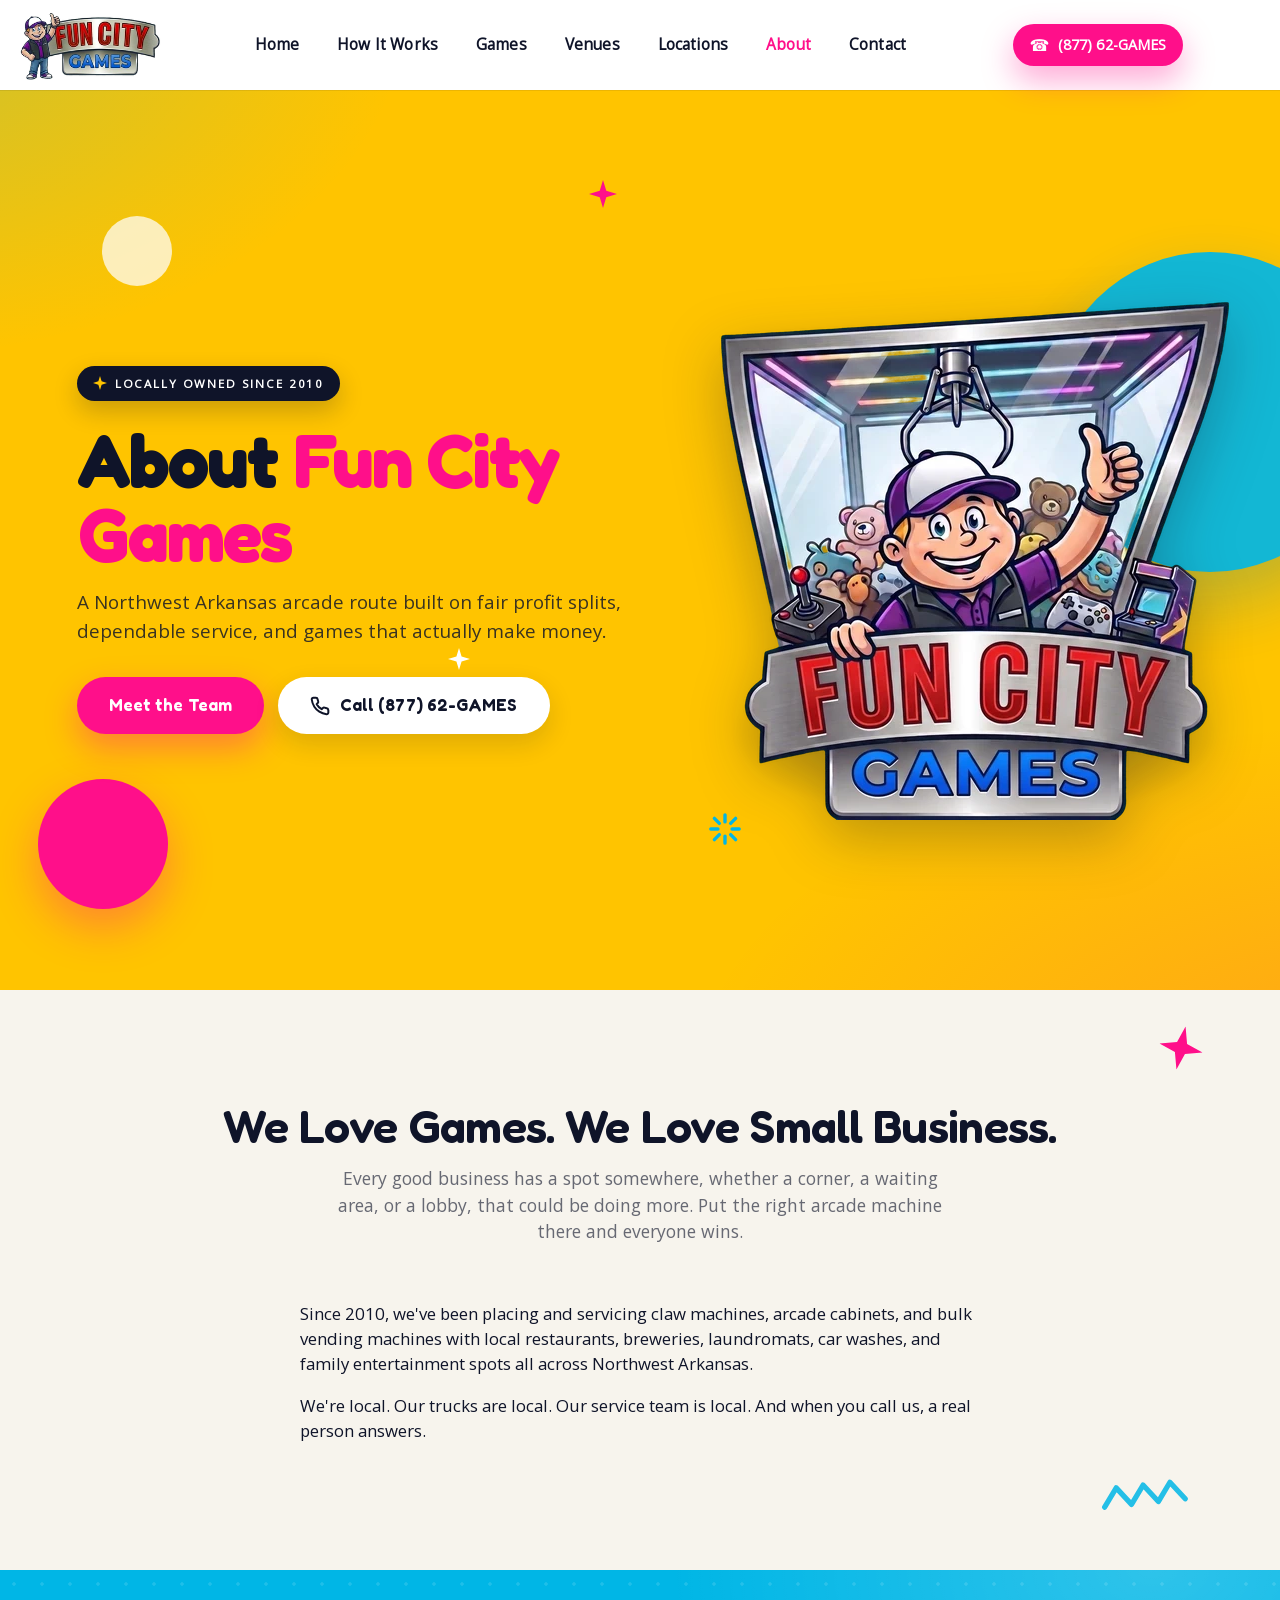
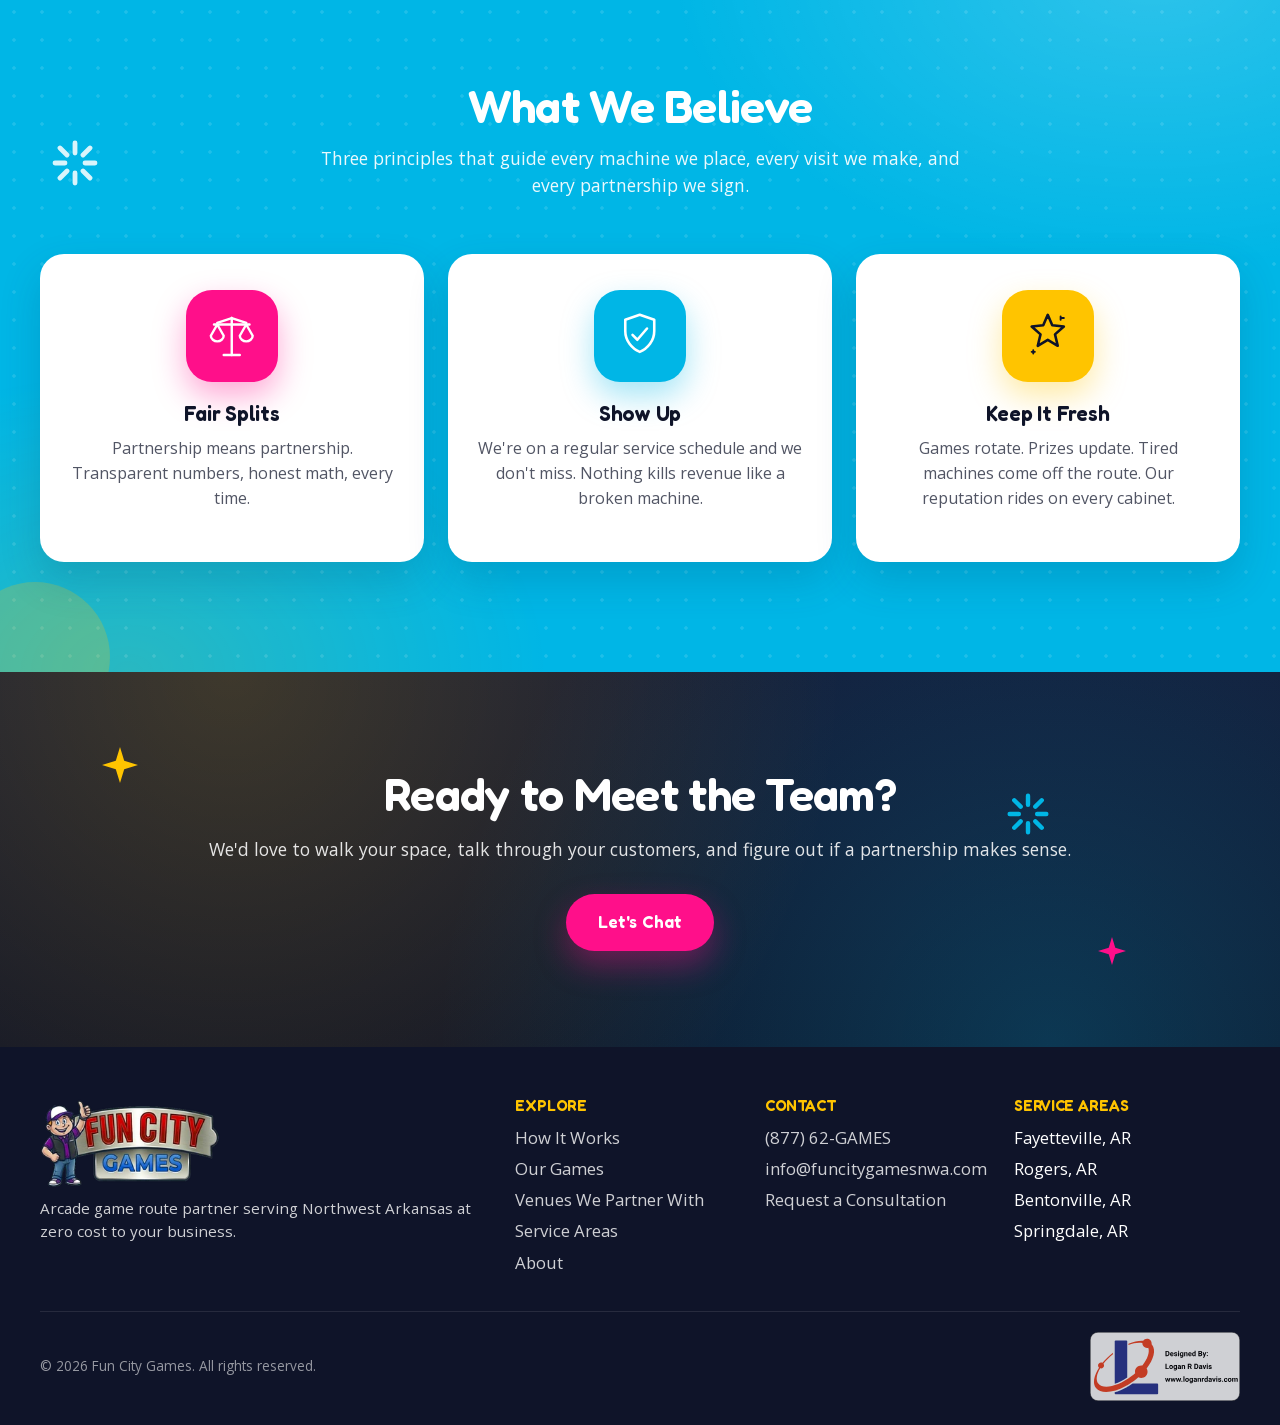
==== about.html @ ebdef56c "Align canonicals with Cloudflare Pages extensionless URLs Pages auto-308s /foo.html to /foo, which l" ====
<!doctype html>
<html lang="en">

<head>
	<meta charset="utf-8">
	<meta name="viewport" content="width=device-width, initial-scale=1">
	<meta name="theme-color" content="#FF0F8A">
	<title>About Fun City Games | Arcade Route in Northwest Arkansas</title>
	<meta name="description"
		content="Fun City Games is a locally owned arcade route operator in Northwest Arkansas. We've been placing claw machines, arcade games, and vending machines with NWA businesses since 2010.">

	<meta property="og:url" content="https://www.funcitygamesnwa.com/about">
	<meta property="og:type" content="website">
	<meta property="og:site_name" content="Fun City Games">
	<meta property="og:locale" content="en_US">
	<meta property="og:title" content="About | Fun City Games">
	<meta property="og:description"
		content="Locally owned arcade route partner in Northwest Arkansas. Placing games with NWA businesses since 2010.">
	<meta property="og:image" content="https://www.funcitygamesnwa.com/images/og-card.webp">
	<meta property="og:image:type" content="image/webp">
	<meta property="og:image:width" content="1200">
	<meta property="og:image:height" content="630">

	<meta name="twitter:card" content="summary_large_image">
	<meta property="twitter:domain" content="funcitygamesnwa.com">
	<meta property="twitter:url" content="https://www.funcitygamesnwa.com/about">
	<meta name="twitter:title" content="About | Fun City Games">
	<meta name="twitter:description"
		content="Locally owned arcade route partner in Northwest Arkansas.">
	<meta name="twitter:image" content="https://www.funcitygamesnwa.com/images/og-card.webp">

	<link rel="canonical" href="https://www.funcitygamesnwa.com/about">
	<link rel="icon" href="/favicon.ico" sizes="any">
	<link rel="manifest" href="/site.webmanifest">
	<link rel="apple-touch-icon" sizes="192x192" href="/icon-192.png">
	<link rel="preload" as="font" href="/fonts/open-sans-latin.woff2" type="font/woff2" crossorigin>
	<link rel="preload" as="font" href="/fonts/fredoka-latin.woff2" type="font/woff2" crossorigin>
	<link rel="preload" as="image" href="/images/logo-512.webp" imagesrcset="/images/logo-512.webp 1x, /images/logo-1024.webp 2x" type="image/webp" fetchpriority="high">
	<link rel="stylesheet" href="/css/main.css?v=20260420b">
	<script src="/js/components.js" defer></script>

	<script type="application/ld+json">
	{
		"@context": "https://schema.org",
		"@type": "AboutPage",
		"url": "https://www.funcitygamesnwa.com/about",
		"name": "About Fun City Games",
		"description": "Locally owned arcade route partner serving Northwest Arkansas businesses since 2010.",
		"inLanguage": "en-US",
		"mainEntity": {
			"@type": "Organization",
			"@id": "https://www.funcitygamesnwa.com/#organization",
			"name": "Fun City Games",
			"url": "https://www.funcitygamesnwa.com",
			"logo": "https://www.funcitygamesnwa.com/images/logo-horizontal-512.webp",
			"foundingDate": "2010",
			"telephone": "+18776242637",
			"email": "info@funcitygamesnwa.com",
			"areaServed": [
				{ "@type": "City", "name": "Fayetteville, AR" },
				{ "@type": "City", "name": "Rogers, AR" },
				{ "@type": "City", "name": "Bentonville, AR" },
				{ "@type": "City", "name": "Springdale, AR" }
			]
		}
	}
	</script>
</head>

<body class="theme-modern">
	<div class="main-container">
		<site-header></site-header>

		<main id="main-content">
			<section class="hero">
				<span class="hero-blob hero-blob-cyan" aria-hidden="true"></span>
				<span class="hero-blob hero-blob-magenta" aria-hidden="true"></span>
				<span class="hero-blob hero-blob-yellow" aria-hidden="true"></span>
				<span class="hero-sparkle hero-sparkle-1" aria-hidden="true">
					<svg viewBox="0 0 24 24" fill="currentColor"><path d="M12 0l2.8 9.2L24 12l-9.2 2.8L12 24l-2.8-9.2L0 12l9.2-2.8z"/></svg>
				</span>
				<span class="hero-sparkle hero-sparkle-2" aria-hidden="true">
					<svg viewBox="0 0 24 24" fill="currentColor"><path d="M12 0l2.8 9.2L24 12l-9.2 2.8L12 24l-2.8-9.2L0 12l9.2-2.8z"/></svg>
				</span>
				<span class="hero-sparkle hero-sparkle-3" aria-hidden="true">
					<svg viewBox="0 0 24 24" fill="none" stroke="currentColor" stroke-width="2.4" stroke-linecap="round">
						<path d="M12 2v5M12 17v5M2 12h5M17 12h5M4.5 4.5l3.5 3.5M16 16l3.5 3.5M4.5 19.5l3.5-3.5M16 8l3.5-3.5"/>
					</svg>
				</span>
				<div class="hero-inner">
					<span class="hero-badge">
						<svg class="hero-badge-icon" viewBox="0 0 24 24" fill="currentColor" aria-hidden="true"><path d="M12 0l2.8 9.2L24 12l-9.2 2.8L12 24l-2.8-9.2L0 12l9.2-2.8z"/></svg>
						Locally Owned Since 2010
					</span>
					<h1>About <span class="accent">Fun City Games</span></h1>
					<p>A Northwest Arkansas arcade route built on fair profit splits, dependable service, and games that actually make money.</p>
					<div class="hero-ctas">
						<a href="/contact" class="btn btn-magenta">Meet the Team</a>
						<a href="tel:+18776242637" class="btn btn-phone">
							<svg viewBox="0 0 24 24" fill="none" stroke="currentColor" stroke-width="2.4" stroke-linecap="round" stroke-linejoin="round" aria-hidden="true">
								<path d="M22 16.9v3a2 2 0 01-2.2 2 19.8 19.8 0 01-8.6-3.1 19.5 19.5 0 01-6-6A19.8 19.8 0 012.1 4.2 2 2 0 014.1 2h3a2 2 0 012 1.7c.1.9.4 1.8.7 2.6a2 2 0 01-.5 2.1L8 9.8a16 16 0 006 6l1.4-1.3a2 2 0 012.1-.5c.8.3 1.7.6 2.6.7a2 2 0 011.7 2z"/>
							</svg>
							Call (877) 62-GAMES
						</a>
					</div>
				</div>
				<div class="hero-product">
					<picture>
						<source type="image/webp" srcset="/images/logo-512.webp 1x, /images/logo-1024.webp 2x">
						<img src="/images/logo-512.png" srcset="/images/logo-512.png 1x, /images/logo-1024.png 2x" alt="Fun City Games mascot and claw machine emblem" width="512" height="519" fetchpriority="high" decoding="async">
					</picture>
				</div>
			</section>

			<section class="section section-cream">
				<span class="section-sticker section-sticker-star-1" aria-hidden="true">
					<svg viewBox="0 0 24 24" fill="currentColor"><path d="M12 0l2.8 9.2L24 12l-9.2 2.8L12 24l-2.8-9.2L0 12l9.2-2.8z"/></svg>
				</span>
				<span class="section-sticker section-sticker-zigzag-1" aria-hidden="true">
					<svg viewBox="0 0 60 24" fill="none" stroke="currentColor" stroke-width="3.5" stroke-linecap="round" stroke-linejoin="round">
						<path d="M3 18l9-12 9 12 9-12 9 12 9-12 9 12"/>
					</svg>
				</span>
				<div class="section-inner" style="text-align:center;">
					<h2 class="section-title">We Love Games. We Love Small Business.</h2>
					<p class="section-lede">Every good business has a spot somewhere, whether a corner, a waiting area, or a lobby, that could be doing more. Put the right arcade machine there and everyone wins.</p>
					<div style="max-width:680px; margin:0 auto; text-align:left;">
						<p>Since 2010, we've been placing and servicing claw machines, arcade cabinets, and bulk vending machines with local restaurants, breweries, laundromats, car washes, and family entertainment spots all across Northwest Arkansas.</p>
						<p>We're local. Our trucks are local. Our service team is local. And when you call us, a real person answers.</p>
					</div>
				</div>
			</section>

			<section class="section section-cyan-full section-textured">
				<span class="section-sticker section-sticker-burst-1" aria-hidden="true">
					<svg viewBox="0 0 24 24" fill="none" stroke="currentColor" stroke-width="2.4" stroke-linecap="round">
						<path d="M12 2v5M12 17v5M2 12h5M17 12h5M4.5 4.5l3.5 3.5M16 16l3.5 3.5M4.5 19.5l3.5-3.5M16 8l3.5-3.5"/>
					</svg>
				</span>
				<span class="section-sticker section-sticker-circle-2" aria-hidden="true"></span>
				<div class="section-inner">
					<h2 class="section-title">What We Believe</h2>
					<p class="section-lede">Three principles that guide every machine we place, every visit we make, and every partnership we sign.</p>
					<div class="feature-grid">
						<div class="feature">
							<div class="feature-icon" aria-hidden="true">
								<svg class="icon-sticker" viewBox="0 0 64 64" fill="none" stroke="currentColor" stroke-width="3" stroke-linecap="round" stroke-linejoin="round">
									<path d="M32 10v46"/>
									<path d="M22 56h20"/>
									<path d="M10 18h44"/>
									<path d="M32 10l-18 6M32 10l18 6"/>
									<path d="M6 32c0 4 4 7 8 7s8-3 8-7L14 18z"/>
									<path d="M42 32c0 4 4 7 8 7s8-3 8-7L50 18z"/>
								</svg>
							</div>
							<h3>Fair Splits</h3>
							<p>Partnership means partnership. Transparent numbers, honest math, every time.</p>
						</div>
						<div class="feature">
							<div class="feature-icon" aria-hidden="true">
								<svg class="icon-sticker" viewBox="0 0 64 64" fill="none" stroke="currentColor" stroke-width="3.2" stroke-linecap="round" stroke-linejoin="round">
									<path d="M32 6l18 6v14c0 12-8 22-18 26-10-4-18-14-18-26V12z"/>
									<path d="M23 31l6 6 12-14"/>
								</svg>
							</div>
							<h3>Show Up</h3>
							<p>We're on a regular service schedule and we don't miss. Nothing kills revenue like a broken machine.</p>
						</div>
						<div class="feature">
							<div class="feature-icon" aria-hidden="true">
								<svg class="icon-sticker" viewBox="0 0 64 64" fill="none" stroke="currentColor" stroke-width="3.2" stroke-linecap="round" stroke-linejoin="round">
									<path d="M32 6l5.6 13 14.4 1.5-11 9.8 3.4 14.2L32 37l-12.4 7.5L23 30.3l-11-9.8L26.4 19z"/>
									<path d="M48 8v4M52 10h-4M14 50v4M16 52h-4" stroke-width="2.4"/>
								</svg>
							</div>
							<h3>Keep It Fresh</h3>
							<p>Games rotate. Prizes update. Tired machines come off the route. Our reputation rides on every cabinet.</p>
						</div>
					</div>
				</div>
			</section>

			<section class="cta-strip">
				<span class="cta-sparkle cta-sparkle-1" aria-hidden="true">
					<svg viewBox="0 0 24 24" fill="currentColor"><path d="M12 0l2.8 9.2L24 12l-9.2 2.8L12 24l-2.8-9.2L0 12l9.2-2.8z"/></svg>
				</span>
				<span class="cta-sparkle cta-sparkle-2" aria-hidden="true">
					<svg viewBox="0 0 24 24" fill="currentColor"><path d="M12 0l2.8 9.2L24 12l-9.2 2.8L12 24l-2.8-9.2L0 12l9.2-2.8z"/></svg>
				</span>
				<span class="cta-sparkle cta-sparkle-3" aria-hidden="true">
					<svg viewBox="0 0 24 24" fill="none" stroke="currentColor" stroke-width="2.4" stroke-linecap="round">
						<path d="M12 2v5M12 17v5M2 12h5M17 12h5M4.5 4.5l3.5 3.5M16 16l3.5 3.5M4.5 19.5l3.5-3.5M16 8l3.5-3.5"/>
					</svg>
				</span>
				<h2>Ready to Meet the Team?</h2>
				<p>We'd love to walk your space, talk through your customers, and figure out if a partnership makes sense.</p>
				<a href="/contact" class="btn btn-magenta">Let's Chat</a>
			</section>
		</main>

		<site-footer></site-footer>
	</div>
</body>

</html>
---- css/main.css ----
@font-face {
  font-family: 'Open Sans';
  font-style: normal;
  font-weight: 400;
  font-display: swap;
  src: url('/fonts/open-sans-latin.woff2') format('woff2');
  unicode-range: U+0000-00FF, U+0131, U+0152-0153, U+02BB-02BC, U+02C6, U+02DA, U+02DC, U+0304, U+0308, U+0329, U+2000-206F, U+20AC, U+2122, U+2191, U+2193, U+2212, U+2215, U+FEFF, U+FFFD;
}

@font-face {
  font-family: 'Open Sans';
  font-style: normal;
  font-weight: 400;
  font-display: swap;
  src: url('/fonts/open-sans-latin-ext.woff2') format('woff2');
  unicode-range: U+0100-02BA, U+02BD-02C5, U+02C7-02CC, U+02CE-02D7, U+02DD-02FF, U+0304, U+0308, U+0329, U+1D00-1DBF, U+1E00-1E9F, U+1EF2-1EFF, U+2020, U+20A0-20AB, U+20AD-20C0, U+2113, U+2C60-2C7F, U+A720-A7FF;
}

@font-face {
  font-family: 'Fredoka';
  font-style: normal;
  font-weight: 400 700;
  font-display: swap;
  src: url('/fonts/fredoka-latin.woff2') format('woff2');
  unicode-range: U+0000-00FF, U+0131, U+0152-0153, U+02BB-02BC, U+02C6, U+02DA, U+02DC, U+0304, U+0308, U+0329, U+2000-206F, U+20AC, U+2122, U+2191, U+2193, U+2212, U+2215, U+FEFF, U+FFFD;
}

@font-face {
  font-family: 'Fredoka';
  font-style: normal;
  font-weight: 400 700;
  font-display: swap;
  src: url('/fonts/fredoka-latin-ext.woff2') format('woff2');
  unicode-range: U+0100-02BA, U+02BD-02C5, U+02C7-02CC, U+02CE-02D7, U+02DD-02FF, U+0304, U+0308, U+0329, U+1D00-1DBF, U+1E00-1E9F, U+1EF2-1EFF, U+2020, U+20A0-20AB, U+20AD-20C0, U+2113, U+2C60-2C7F, U+A720-A7FF;
}

:root {
  --magenta: #FF0F8A;
  --magenta-dark: #C2006B;
  --magenta-light: #FFD6EB;
  --yellow: #FFD447;
  --yellow-dark: #F5B800;
  --yellow-light: #FFF3B3;
  --cyan: #17CFEB;
  --cyan-dark: #0A9FC6;
  --cyan-light: #D7F3FA;
  --cyan-soft: #A9E5F1;
  --orange: #FF8A1F;
  --orange-dark: #E66C00;
  --purple: #7B2FBE;
  --purple-dark: #501F82;
  --mint: #00C896;
  --navy: #1B2A49;
  --navy-light: #2A3E6B;
  --cream: #FFFBEA;
  --ink: #141420;
  --white: #ffffff;

  /* Soft shadows (legacy / subtle ambient depth) */
  --sh-sm: 0 6px 16px rgba(13, 36, 64, 0.12);
  --sh-md: 0 14px 30px rgba(13, 36, 64, 0.18);
  --sh-lg: 0 24px 50px rgba(13, 36, 64, 0.22);

  /* Sticker shadows — hard offset, no blur. THE bubbly arcade look. */
  --sh-stick-sm: 4px 5px 0 var(--ink);
  --sh-stick:    6px 7px 0 var(--ink);
  --sh-stick-lg: 10px 12px 0 var(--ink);
  --sh-stick-xl: 14px 16px 0 var(--ink);
  --sh-btn-stick: 0 5px 0 var(--ink);

  /* Sticker outline thickness */
  --bd: 3px solid var(--ink);
  --bd-thick: 4px solid var(--ink);
}

/* Base */

html {
  color: var(--ink);
  font-size: 1em;
  line-height: 1.5;
}

::selection {
  background: var(--yellow);
  color: var(--ink);
  text-shadow: none;
}

body {
  margin: 0;
  font-size: 1.1em;
  font-family: 'Open Sans', system-ui, sans-serif;
  background-color: var(--white);
  -webkit-text-size-adjust: 100%;
}

h1, h2, h3, h4 {
  font-weight: 800;
  letter-spacing: -0.01em;
  line-height: 1.15;
  margin: 0 0 0.5em;
}

h1 { font-size: clamp(2rem, 5vw, 3.5rem); }
h2 { font-size: clamp(1.6rem, 3.5vw, 2.4rem); }
h3 { font-size: 1.25rem; }

p { margin: 0 0 1em; }

a {
  color: var(--magenta);
  text-decoration: none;
}

a:hover { color: var(--magenta-dark); }

img {
  max-width: 100%;
  height: auto;
  vertical-align: middle;
}

button, input, select, textarea {
  font-family: inherit;
  font-size: 100%;
  margin: 0;
}

textarea { resize: vertical; }

fieldset { border: 0; margin: 0; padding: 0; }

/* Accessibility */

.skip-link {
  position: absolute;
  top: -100%;
  left: 0;
  background: var(--navy);
  color: var(--white);
  padding: 8px 16px;
  z-index: 100;
  text-decoration: none;
  font-weight: bold;
}

.skip-link:focus { top: 0; }

.visually-hidden {
  position: absolute;
  width: 1px;
  height: 1px;
  padding: 0;
  margin: -1px;
  overflow: hidden;
  clip: rect(0, 0, 0, 0);
  white-space: nowrap;
  border: 0;
}

/* Buttons */

.btn {
  display: inline-block;
  padding: 14px 30px;
  font-family: inherit;
  font-size: 1rem;
  font-weight: 800;
  text-transform: uppercase;
  letter-spacing: 0.06em;
  color: var(--navy);
  background-color: var(--yellow);
  border: var(--bd);
  border-radius: 999px;
  box-shadow: var(--sh-btn-stick);
  cursor: pointer;
  text-decoration: none;
  transition: transform 0.12s ease, box-shadow 0.12s ease, background-color 0.15s ease;
}

.btn:hover {
  background-color: var(--yellow-dark);
  color: var(--navy);
  transform: translate(-2px, -2px);
  box-shadow: 2px 7px 0 var(--ink);
}

.btn:active {
  transform: translate(0, 3px);
  box-shadow: 0 1px 0 var(--ink);
}

.btn:focus-visible {
  outline: 3px solid var(--cyan);
  outline-offset: 3px;
}

.btn-magenta {
  background-color: var(--magenta);
  color: var(--white);
  box-shadow: var(--sh-btn-stick);
}

.btn-magenta:hover {
  background-color: var(--magenta-dark);
  color: var(--white);
  box-shadow: 2px 7px 0 var(--ink);
}

.btn-cyan {
  background-color: var(--cyan);
  color: var(--navy);
  box-shadow: var(--sh-btn-stick);
}

.btn-cyan:hover {
  background-color: var(--cyan-dark);
  color: var(--white);
  box-shadow: 2px 7px 0 var(--ink);
}

.btn-ghost {
  background-color: var(--white);
  color: var(--navy);
  border: var(--bd);
  box-shadow: var(--sh-btn-stick);
}

.btn-ghost:hover {
  background-color: var(--navy);
  color: var(--white);
  box-shadow: 2px 7px 0 var(--ink);
}

/* Header */

.main-container {
  min-height: 100vh;
  display: flex;
  flex-direction: column;
}

header {
  background-color: var(--white);
  box-shadow: 0 2px 14px rgba(13, 36, 64, 0.1);
  position: sticky;
  top: 0;
  z-index: 10;
}

#headerContent {
  max-width: 1300px;
  margin: 0 auto;
  display: flex;
  flex-wrap: nowrap;
  justify-content: space-between;
  align-items: center;
  padding: 10px 20px;
}

.header-logo {
  width: auto;
  max-height: 70px;
  display: block;
}

header nav ul {
  list-style: none;
  margin: 0;
  padding: 0;
  display: flex;
  flex-flow: row nowrap;
  gap: 6px;
  align-items: center;
}

header nav a {
  display: inline-block;
  padding: 10px 14px;
  font-weight: 700;
  font-size: 0.95rem;
  color: var(--navy);
  text-transform: uppercase;
  letter-spacing: 0.04em;
  border-radius: 8px;
  transition: background-color 0.15s ease, color 0.15s ease;
}

header nav a:hover,
header nav a.active {
  background-color: var(--yellow);
  color: var(--ink);
}

.nav-cta {
  margin-left: 10px;
}

.nav-cta .btn {
  padding: 10px 18px;
  font-size: 0.85rem;
  box-shadow: 0 4px 0 var(--ink);
}

.header-phone {
  display: none;
  align-items: center;
  gap: 8px;
  margin-left: 14px;
  padding: 9px 16px;
  background: var(--magenta);
  color: var(--white);
  font-weight: 800;
  font-size: 0.9rem;
  letter-spacing: 0.02em;
  border: 2px solid var(--ink);
  border-radius: 999px;
  box-shadow: 0 4px 0 var(--ink);
  text-decoration: none;
  transition: transform 0.12s ease, box-shadow 0.12s ease, background-color 0.15s ease;
}

.header-phone:hover {
  background: var(--magenta-dark);
  color: var(--white);
  transform: translate(-1px, -1px);
  box-shadow: 1px 5px 0 var(--ink);
}

.header-phone::before {
  content: "\260E";
  font-size: 1rem;
}

.desktop-menu { display: none; }

/* Hamburger */

.hamburger-icon {
  cursor: pointer;
  background: none;
  border: none;
  padding: 8px;
  margin-left: auto;
  z-index: 20;
}

.hamburger-icon .bar1,
.hamburger-icon .bar2,
.hamburger-icon .bar3 {
  width: 32px;
  height: 4px;
  background-color: var(--ink);
  margin: 6px 0;
  border-radius: 2px;
  transition: 0.4s;
}

.hamburger-icon-click .bar1 { transform: rotate(-45deg) translate(-7px, 8px); }
.hamburger-icon-click .bar2 { opacity: 0; }
.hamburger-icon-click .bar3 { transform: rotate(45deg) translate(-6px, -7px); }

.mobile-menu-container {
  opacity: 0;
  height: 0;
  width: 0;
  transition: 0.25s;
  z-index: 15;
}

.mobile-menu-outside {
  position: fixed;
  z-index: 14;
  top: 0;
  left: 0;
  width: 0;
  height: 100%;
  background-color: rgba(20, 20, 32, 0.5);
  border: none;
  padding: 0;
  cursor: default;
}

.mobile-menu {
  position: fixed;
  z-index: 16;
  right: 0;
  top: 0;
  height: 100%;
  width: 0;
  background-color: var(--white);
  overflow: auto;
  box-shadow: -4px 0 12px rgba(0,0,0,0.15);
  transition: width 0.25s;
}

.hamburger-icon-click .mobile-menu-container { opacity: 1; height: auto; width: auto; overflow: visible; }
.hamburger-icon-click .mobile-menu { width: min(320px, 80%); }
.hamburger-icon-click .mobile-menu-outside { width: 100%; }

.mobile-menu-nav {
  margin-top: 80px;
  padding: 0 20px;
}

.mobile-menu-nav ul {
  list-style: none;
  margin: 0;
  padding: 0;
  display: grid;
  gap: 4px;
}

.mobile-menu-li a {
  display: block;
  padding: 14px 16px;
  font-weight: 700;
  font-size: 1.05rem;
  color: var(--navy);
  text-transform: uppercase;
  letter-spacing: 0.04em;
  border-radius: 8px;
}

.mobile-menu-li a:hover { background-color: var(--yellow); color: var(--ink); }

.mobile-menu-cta { margin-top: 20px; }

/* Main */

main { flex-grow: 1; }

.section {
  padding: 48px 20px;
}

.section-inner {
  max-width: 1200px;
  margin: 0 auto;
}

.section-dark { background-color: var(--purple); color: var(--white); }
.section-dark h1, .section-dark h2, .section-dark h3 { color: var(--white); }
.section-cyan { background-color: var(--cyan-light); }
.section-cyan-full { background-color: var(--cyan); }
.section-yellow { background-color: var(--yellow); }
.section-orange { background-color: var(--orange); color: var(--white); }
.section-orange h1, .section-orange h2, .section-orange h3 { color: var(--white); }
.section-magenta { background-color: var(--magenta); color: var(--white); }
.section-magenta h1, .section-magenta h2, .section-magenta h3 { color: var(--white); }
.section-white { background-color: var(--white); }
.section-cream { background-color: var(--cream); }
.section-magenta-light { background-color: var(--magenta-light); }
.section-navy { background-color: var(--navy); color: var(--white); }
.section-navy h1, .section-navy h2, .section-navy h3 { color: var(--white); }

.section-title {
  text-align: center;
  margin-bottom: 14px;
  font-size: clamp(1.8rem, 4vw, 2.6rem);
  color: var(--navy);
}

.section-title::after {
  content: "";
  display: block;
  width: 80px;
  height: 6px;
  background: var(--magenta);
  border-radius: 999px;
  margin: 12px auto 0;
}

.section-dark .section-title, .section-magenta .section-title, .section-navy .section-title, .section-orange .section-title { color: var(--white); }
.section-dark .section-title::after, .section-navy .section-title::after { background: var(--yellow); }
.section-magenta .section-title::after { background: var(--yellow); }
.section-orange .section-title::after { background: var(--white); }
.section-yellow .section-title::after { background: var(--magenta); }

.section-lede {
  text-align: center;
  max-width: 720px;
  margin: 18px auto 40px;
  font-size: 1.1rem;
}

/* Hero */

.hero {
  position: relative;
  background:
    radial-gradient(120% 60% at 50% 120%, rgba(10, 159, 198, 0.55) 0%, transparent 55%),
    radial-gradient(circle at 15% 25%, rgba(255, 255, 255, 0.28), transparent 35%),
    radial-gradient(circle at 85% 75%, rgba(255, 255, 255, 0.18), transparent 35%),
    linear-gradient(180deg, #2BD8F2 0%, var(--cyan) 50%, #0FB7D3 100%);
  color: var(--ink);
  padding: 60px 20px 40px;
  min-height: 640px;
  display: flex;
  align-items: center;
  justify-content: center;
  overflow: hidden;
  text-align: center;
}

.hero-art {
  position: absolute;
  bottom: 0;
  width: clamp(280px, 30vw, 460px);
  height: auto;
  pointer-events: none;
  z-index: 2;
}

.hero-art-left { left: 0; }
.hero-art-right { right: 0; transform: scaleX(-1); }

/* Checker floor — bridges the gap between the two arcade illustrations so the hero
   reads as one continuous arcade room. Floor sits behind the yellow card,
   overlaps the bottom edge of the cyan background. */
.hero::before {
  content: "";
  position: absolute;
  left: 0;
  right: 0;
  bottom: 0;
  height: 90px;
  z-index: 1;
  background-image:
    linear-gradient(45deg, var(--ink) 25%, transparent 25%, transparent 75%, var(--ink) 75%),
    linear-gradient(45deg, var(--ink) 25%, transparent 25%, transparent 75%, var(--ink) 75%);
  background-size: 44px 44px;
  background-position: 0 0, 22px 22px;
  background-color: var(--white);
  border-top: 3px solid var(--ink);
  pointer-events: none;
  -webkit-mask-image: linear-gradient(180deg, transparent 0%, #000 18px, #000 100%);
          mask-image: linear-gradient(180deg, transparent 0%, #000 18px, #000 100%);
}

.hero-inner {
  max-width: 820px;
  margin: 0 auto;
  position: relative;
  z-index: 2;
  background: var(--yellow);
  border: var(--bd-thick);
  border-radius: 40px;
  padding: 52px 48px 48px;
  box-shadow: var(--sh-stick-xl);
}

.hero h1 {
  color: var(--navy);
  text-transform: uppercase;
  letter-spacing: -0.01em;
  margin-bottom: 18px;
  font-size: clamp(2.6rem, 6.8vw, 4.6rem);
  line-height: 1.02;
}

.hero .accent { color: var(--magenta); display: inline-block; }

.hero p {
  font-size: 1.2rem;
  max-width: 620px;
  margin: 0 auto 28px;
  color: var(--navy);
  font-weight: 600;
  line-height: 1.45;
}

.hero-ctas {
  display: flex;
  gap: 14px;
  justify-content: center;
  flex-wrap: wrap;
}

.hero-badge {
  display: inline-block;
  background: var(--magenta);
  color: var(--white);
  font-weight: 800;
  text-transform: uppercase;
  letter-spacing: 0.14em;
  padding: 8px 18px;
  border: 2px solid var(--ink);
  border-radius: 999px;
  font-size: 0.78rem;
  margin-bottom: 22px;
  box-shadow: var(--sh-btn-stick);
}

/* Hero confetti positions (outside the card, in the hero bg) */
.hero .confetti-a { top: 8%; left: 4%; z-index: 1; }
.hero .confetti-b { top: 14%; right: 6%; z-index: 1; }
.hero .confetti-c { bottom: 12%; left: 8%; z-index: 1; }
.hero .confetti-d { bottom: 18%; right: 5%; z-index: 1; }
.hero .confetti-e { top: 42%; left: 2%; z-index: 1; }
.hero .confetti-f { top: 48%; right: 2%; z-index: 1; }

/* Hero variants for non-home pages */

.hero-cyan { /* alias of default cyan hero */
  background: var(--cyan);
}

.hero-magenta {
  background:
    radial-gradient(120% 60% at 50% 120%, rgba(180, 0, 100, 0.5) 0%, transparent 55%),
    radial-gradient(circle at 85% 15%, rgba(255,255,255,0.28), transparent 30%),
    radial-gradient(circle at 10% 85%, rgba(255,255,255,0.15), transparent 35%),
    linear-gradient(180deg, #FF3AA0 0%, var(--magenta) 50%, #C2007A 100%);
}

.hero-magenta .hero-inner { background: var(--yellow); }
.hero-magenta h1 { color: var(--navy); }
.hero-magenta .accent { color: var(--magenta); }
.hero-magenta p { color: var(--navy); }
.hero-magenta .hero-badge { background: var(--magenta); color: var(--white); }

.hero-yellow {
  background: var(--yellow);
  background-image:
    radial-gradient(circle at 12% 18%, rgba(255,255,255,0.5), transparent 30%),
    radial-gradient(circle at 88% 82%, rgba(255,138,31,0.25), transparent 35%);
}

.hero-yellow .hero-inner { background: var(--white); }

.hero-purple {
  background:
    radial-gradient(120% 60% at 50% 120%, rgba(65, 22, 108, 0.55) 0%, transparent 55%),
    radial-gradient(circle at 15% 22%, rgba(255,255,255,0.18), transparent 35%),
    radial-gradient(circle at 82% 78%, rgba(255,212,71,0.2), transparent 40%),
    linear-gradient(180deg, #9447D6 0%, var(--purple) 50%, var(--purple-dark) 100%);
  color: var(--white);
}

.hero-purple .hero-inner {
  background: var(--navy);
  color: var(--white);
  background-image:
    radial-gradient(circle at 20% 30%, rgba(255,206,31,0.3) 2px, transparent 3px),
    radial-gradient(circle at 75% 20%, rgba(255,255,255,0.4) 1.5px, transparent 2.5px),
    radial-gradient(circle at 85% 75%, rgba(0,190,219,0.4) 2px, transparent 3px),
    radial-gradient(circle at 35% 80%, rgba(255,255,255,0.3) 1.5px, transparent 2.5px);
  background-size: 200px 200px;
}

.hero-purple h1 { color: var(--yellow); }
.hero-purple .accent { color: var(--cyan); }
.hero-purple p { color: var(--white); }
.hero-purple .hero-badge { background: var(--yellow); color: var(--ink); }

/* Steps (How it works) */

.steps {
  display: grid;
  grid-template-columns: repeat(auto-fit, minmax(260px, 1fr));
  gap: 24px;
  margin-top: 30px;
}

.step {
  background: var(--white);
  border: var(--bd);
  border-radius: 32px;
  padding: 36px 28px;
  box-shadow: var(--sh-stick);
  text-align: center;
  transition: transform 0.18s ease, box-shadow 0.18s ease;
}

.step:nth-child(odd) { transform: rotate(-1deg); }
.step:nth-child(even) { transform: rotate(1deg); }
.step:hover { transform: translate(-3px, -3px) rotate(0); box-shadow: var(--sh-stick-lg); }

.step-icon {
  display: inline-flex;
  align-items: center;
  justify-content: center;
  width: 88px;
  height: 88px;
  background: var(--magenta);
  color: var(--white);
  font-size: 2.4rem;
  border: var(--bd);
  border-radius: 50%;
  margin-bottom: 14px;
  box-shadow: var(--sh-stick);
  position: relative;
  transition: transform 0.2s ease, box-shadow 0.2s ease;
}

.step-icon::after {
  content: attr(data-step);
  position: absolute;
  top: -10px;
  right: -10px;
  width: 32px;
  height: 32px;
  background: var(--white);
  color: var(--ink);
  font-size: 0.95rem;
  font-weight: 900;
  border: 2px solid var(--ink);
  border-radius: 50%;
  display: flex;
  align-items: center;
  justify-content: center;
  box-shadow: 0 2px 0 var(--ink);
}

.step:hover .step-icon { transform: rotate(-6deg) scale(1.05); box-shadow: var(--sh-stick-lg); }

.step:nth-child(2) .step-icon { background: var(--cyan); color: var(--ink); }
.step:nth-child(3) .step-icon { background: var(--yellow); color: var(--ink); }

.step-number {
  display: inline-flex;
  align-items: center;
  justify-content: center;
  width: 72px;
  height: 72px;
  background: var(--magenta);
  color: var(--white);
  font-weight: 900;
  font-size: 2rem;
  border: var(--bd);
  border-radius: 50%;
  margin-bottom: 18px;
  box-shadow: var(--sh-btn-stick);
}

.step:nth-child(2) .step-number { background: var(--cyan); color: var(--ink); }
.step:nth-child(3) .step-number { background: var(--yellow); color: var(--ink); }

.step h3 { margin: 0 0 8px; color: var(--navy); font-size: 1.4rem; }
.step p { font-size: 0.98rem; margin: 0; }

.step:nth-child(1) { background: var(--yellow-light); }
.step:nth-child(2) { background: var(--cyan-light); }
.step:nth-child(3) { background: var(--magenta-light); }

/* Feature grid (Why choose) */

.feature-grid {
  display: grid;
  grid-template-columns: repeat(auto-fit, minmax(240px, 1fr));
  gap: 24px;
  margin-top: 30px;
}

.feature {
  text-align: center;
  padding: 24px 16px;
}

.feature-icon {
  display: inline-flex;
  align-items: center;
  justify-content: center;
  width: 108px;
  height: 108px;
  background: var(--yellow);
  border: var(--bd);
  border-radius: 50%;
  margin-bottom: 20px;
  font-size: 2.8rem;
  box-shadow: var(--sh-stick);
  transition: transform 0.25s ease, box-shadow 0.25s ease;
}

.feature:hover .feature-icon { transform: rotate(-8deg) scale(1.05); box-shadow: var(--sh-stick-lg); }

.feature:nth-child(2) .feature-icon { background: var(--cyan); }
.feature:nth-child(3) .feature-icon { background: var(--magenta); color: var(--white); }
.feature:nth-child(4) .feature-icon { background: var(--mint); }
.feature:nth-child(5) .feature-icon { background: var(--orange); }
.feature:nth-child(6) .feature-icon { background: var(--purple); color: var(--white); }

.feature h3 { color: var(--navy); margin-bottom: 6px; }

/* Readability overrides on saturated backgrounds */
.section-cyan-full .feature h3,
.section-cyan-full .feature p { color: var(--white); }
.section-cyan-full .feature:nth-child(2) .feature-icon { background: var(--yellow); }
.section-cyan-full .section-lede { color: var(--white); }

.section-yellow .feature:nth-child(1) .feature-icon { background: var(--magenta); color: var(--white); }
.section-yellow .feature:nth-child(2) .feature-icon { background: var(--cyan); }
.section-yellow .feature:nth-child(3) .feature-icon { background: var(--purple); color: var(--white); }

.section-orange .feature h3,
.section-orange .feature p { color: var(--white); }
.section-orange .feature:nth-child(5) .feature-icon { background: var(--yellow); color: var(--ink); }

.section-magenta .feature h3,
.section-magenta .feature p { color: var(--white); }
.section-magenta .feature:nth-child(3) .feature-icon { background: var(--yellow); color: var(--ink); }

/* Game cards */

.game-cards {
  display: grid;
  grid-template-columns: repeat(auto-fit, minmax(280px, 1fr));
  gap: 28px;
  margin-top: 30px;
}

.game-card {
  background: var(--white);
  border: var(--bd);
  border-radius: 28px;
  overflow: hidden;
  box-shadow: var(--sh-stick);
  display: flex;
  flex-direction: column;
  transition: transform 0.18s ease, box-shadow 0.18s ease;
  position: relative;
}

.game-card:nth-child(odd) { transform: rotate(-1.2deg); }
.game-card:nth-child(even) { transform: rotate(1.2deg); }
.game-card:hover { transform: translate(-4px, -4px) rotate(0); box-shadow: var(--sh-stick-lg); }

.game-card-image {
  aspect-ratio: 4 / 3;
  background-size: cover;
  background-position: center;
  background-color: var(--yellow-light);
}

.game-card-body { padding: 24px; }
.game-card h3 { color: var(--magenta); margin-bottom: 8px; font-size: 1.4rem; }
.game-card:nth-child(2) h3 { color: var(--cyan); }
.game-card:nth-child(3) h3 { color: var(--orange); }
.game-card p { margin: 0; font-size: 0.98rem; color: var(--navy); }

/* Venue cards */

.venue-grid {
  display: grid;
  grid-template-columns: repeat(auto-fit, minmax(230px, 1fr));
  gap: 20px;
  margin-top: 30px;
}

.venue {
  background: var(--white);
  border: var(--bd);
  border-radius: 24px;
  padding: 28px 22px;
  text-align: center;
  box-shadow: var(--sh-stick-sm);
  transition: transform 0.18s ease, box-shadow 0.18s ease;
}

.venue:hover { transform: translate(-3px, -3px); box-shadow: var(--sh-stick); }

.venue:nth-child(6n+1) { background: var(--yellow-light); }
.venue:nth-child(6n+2) { background: var(--cyan-light); }
.venue:nth-child(6n+3) { background: var(--magenta-light); }
.venue:nth-child(6n+4) { background: var(--white); }
.venue:nth-child(6n+5) { background: var(--cream); }
.venue:nth-child(6n+6) { background: var(--cyan-soft); }

.venue-icon {
  font-size: 2.4rem;
  margin-bottom: 14px;
  display: inline-flex;
  align-items: center;
  justify-content: center;
  width: 78px;
  height: 78px;
  background: var(--yellow);
  border: var(--bd);
  border-radius: 50%;
  box-shadow: var(--sh-btn-stick);
}

.venue:nth-child(6n+2) .venue-icon { background: var(--cyan); }
.venue:nth-child(6n+3) .venue-icon { background: var(--magenta); color: var(--white); }
.venue:nth-child(6n+4) .venue-icon { background: var(--mint); }
.venue:nth-child(6n+5) .venue-icon { background: var(--orange); color: var(--white); }
.venue:nth-child(6n+6) .venue-icon { background: var(--purple); color: var(--white); }

.venue h3 { color: var(--navy); font-size: 1.15rem; margin-bottom: 6px; }
.venue p { font-size: 0.95rem; margin: 0; color: var(--navy-light); }

/* Location / city badges */

.cities {
  display: flex;
  flex-wrap: wrap;
  gap: 14px;
  justify-content: center;
  margin: 30px 0;
}

.city-badge {
  display: inline-flex;
  align-items: center;
  gap: 10px;
  padding: 14px 24px;
  background: var(--yellow);
  color: var(--navy);
  border: var(--bd);
  border-radius: 999px;
  font-weight: 800;
  text-transform: uppercase;
  letter-spacing: 0.06em;
  box-shadow: var(--sh-btn-stick);
  transition: transform 0.15s ease, box-shadow 0.15s ease;
}

.city-badge:hover { transform: translate(-2px, -2px); box-shadow: 2px 7px 0 var(--ink); }

.city-badge::before {
  content: "";
  width: 12px;
  height: 12px;
  background: var(--magenta);
  border-radius: 50%;
}

.city-badge:nth-child(4n+2) { background: var(--cyan); }
.city-badge:nth-child(4n+3) { background: var(--magenta-light); }
.city-badge:nth-child(4n+4) { background: var(--mint); color: var(--white); }
.city-badge:nth-child(4n+4)::before { background: var(--yellow); }

/* CTA strip */

.cta-strip {
  background:
    radial-gradient(circle at 15% 50%, rgba(255,255,255,0.22), transparent 45%),
    radial-gradient(circle at 85% 50%, rgba(255,212,71,0.28), transparent 45%),
    linear-gradient(135deg, var(--magenta) 0%, #FF5DB0 100%);
  color: var(--white);
  text-align: center;
  padding: 80px 20px;
  position: relative;
  overflow: hidden;
}

.cta-strip h2 { color: var(--white); margin-bottom: 10px; font-size: clamp(1.8rem, 4vw, 2.6rem); }
.cta-strip p { margin-bottom: 28px; font-size: 1.15rem; opacity: 0.95; }
.cta-strip .btn { background: var(--yellow); color: var(--ink); font-size: 1.05rem; padding: 18px 36px; }

.cta-strip .confetti-a { top: 20%; left: 8%; }
.cta-strip .confetti-b { bottom: 18%; right: 10%; }
.cta-strip .confetti-c { top: 55%; left: 90%; }
.cta-strip .confetti-d { top: 15%; right: 25%; }

/* Contact card */

.contact-info {
  background: var(--navy);
  color: var(--white);
  border: var(--bd);
  border-radius: 28px;
  padding: 36px;
  box-shadow: var(--sh-stick-lg);
}

.contact-info h2 { color: var(--white); margin-top: 0; }

.contact-info a { color: var(--yellow); }
.contact-info a:hover { color: var(--white); }

.contact-list { margin: 0; padding: 0; }
.contact-list dt { font-weight: 800; text-transform: uppercase; letter-spacing: 0.08em; font-size: 0.85rem; margin-top: 16px; color: var(--cyan); }
.contact-list dt:first-child { margin-top: 0; }
.contact-list dd { margin: 4px 0 0; font-size: 1.05rem; }

.local-badge {
  margin-top: 24px;
  padding: 16px;
  background: var(--magenta);
  border-radius: 12px;
  text-align: center;
  font-weight: 700;
  text-transform: uppercase;
  letter-spacing: 0.06em;
}

/* Side-by-side content */

.split {
  display: grid;
  grid-template-columns: 1fr;
  gap: 40px;
  align-items: center;
}

.split img {
  border-radius: 28px;
  border: var(--bd);
  box-shadow: var(--sh-stick-lg);
  width: 100%;
  object-fit: cover;
}

/* Footer */

footer {
  flex-shrink: 0;
  background: var(--navy);
  color: var(--white);
  padding: 50px 20px 24px;
}

.footer-container {
  max-width: 1200px;
  margin: 0 auto;
  display: grid;
  grid-template-columns: 1fr;
  gap: 24px;
}

.footer-brand img {
  max-width: 180px;
  margin-bottom: 10px;
}

.footer-brand p { margin: 0; opacity: 0.8; font-size: 0.95rem; }

.footer-col h4 {
  color: var(--yellow);
  font-size: 0.95rem;
  text-transform: uppercase;
  letter-spacing: 0.08em;
  margin-bottom: 10px;
}

.footer-col ul {
  list-style: none;
  padding: 0;
  margin: 0;
}

.footer-col li { margin-bottom: 6px; }

.footer-col a {
  color: var(--white);
  opacity: 0.85;
}

.footer-col a:hover { color: var(--yellow); opacity: 1; }

.footer-bottom {
  max-width: 1200px;
  margin: 30px auto 0;
  padding-top: 20px;
  border-top: 1px solid rgba(255,255,255,0.15);
  display: flex;
  justify-content: space-between;
  align-items: center;
  flex-wrap: wrap;
  gap: 12px;
  font-size: 0.85rem;
  opacity: 0.8;
}

.footer-bottom a { color: var(--cyan); }
.footer-bottom img { max-width: 150px; }

/* Responsive */

@media screen and (min-width: 940px) {
  .desktop-menu { display: block; }
  .hamburger-icon { display: none; }
  .header-phone { display: inline-flex; }

  .split { grid-template-columns: 1fr 1fr; }
  .split.reverse > :first-child { order: 2; }

  .footer-container { grid-template-columns: 2fr 1fr 1fr 1fr; }

  .section { padding: 64px 40px; }
}

@media screen and (max-width: 600px) {
  .hero { padding: 60px 20px; }
  .section { padding: 40px 16px; }
  header nav a { padding: 10px; font-size: 0.85rem; }
}

/* =============================================================
   MODERN BRIGHT FUN THEME — opt-in via <body class="theme-modern">
   2026 hybrid: keeps brand fun (yellow callout, magenta pop, cyan
   energy) but executes with modern UI fundamentals — no sticker
   shadows, no black borders, no rotation, no checker, no confetti.
   Real photos replace cartoon illustrations.
   Self-contained: all rules scoped to body.theme-modern. Remove the
   class to revert to legacy retro look.
   ============================================================= */

body.theme-modern {
  --bg: #F7F4ED;
  --surface: #FFFFFF;
  --line: rgba(15, 20, 41, 0.08);
  --line-strong: rgba(15, 20, 41, 0.18);
  --text: #0F1429;
  --text-muted: rgba(15, 20, 41, 0.62);
  --accent-magenta: #FF0F8A;
  --accent-magenta-deep: #C2006B;
  --accent-cyan: #00B6E6;
  --accent-cyan-deep: #007EA8;
  --accent-yellow: #FFC400;
  --accent-yellow-deep: #E0A800;

  --shadow-soft: 0 10px 28px rgba(15, 20, 41, 0.08);
  --shadow-card: 0 18px 44px rgba(15, 20, 41, 0.12);
  --shadow-pop: 0 28px 60px rgba(15, 20, 41, 0.22);
  --shadow-magenta: 0 14px 32px rgba(255, 15, 138, 0.36);

  background-color: var(--bg);
  color: var(--text);
  font-family: 'Open Sans', system-ui, sans-serif;
  font-size: 1.05em;
}

body.theme-modern h1,
body.theme-modern h2,
body.theme-modern h3,
body.theme-modern h4 {
  font-family: 'Fredoka', 'Open Sans', sans-serif;
  font-weight: 600;
  letter-spacing: -0.01em;
  color: var(--text);
}

body.theme-modern a { color: var(--accent-magenta); }
body.theme-modern a:hover { color: var(--accent-magenta-deep); }
body.theme-modern ::selection { background: var(--accent-yellow); color: var(--text); }

/* HEADER — clean white with subtle border */
body.theme-modern header {
  background-color: var(--surface);
  box-shadow: 0 1px 0 var(--line);
}

body.theme-modern header nav a {
  color: var(--text);
  font-weight: 600;
  font-size: 0.96rem;
  letter-spacing: 0.01em;
  text-transform: none;
  padding: 10px 16px;
  border-radius: 10px;
  transition: background 0.15s ease, color 0.15s ease;
}

body.theme-modern header nav a:hover {
  background: var(--surface-warm);
  color: var(--text);
}

body.theme-modern header nav a.active {
  background: transparent;
  color: var(--accent-magenta);
}

body.theme-modern .header-phone {
  background: var(--accent-magenta);
  color: #fff;
  border: 0;
  box-shadow: var(--shadow-magenta);
  font-weight: 700;
  text-transform: none;
  letter-spacing: 0.01em;
}

body.theme-modern .header-phone:hover {
  background: var(--accent-magenta-deep);
  transform: translateY(-2px);
  box-shadow: 0 18px 36px rgba(244, 28, 148, 0.42);
}

body.theme-modern .hamburger-icon .bar1,
body.theme-modern .hamburger-icon .bar2,
body.theme-modern .hamburger-icon .bar3 { background-color: var(--text); }

/* BUTTONS — soft modern pill, no offset shadow, no black border */
body.theme-modern .btn {
  font-family: 'Fredoka', 'Open Sans', sans-serif;
  font-weight: 600;
  text-transform: none;
  letter-spacing: 0.005em;
  border: 0;
  border-radius: 999px;
  padding: 16px 32px;
  font-size: 1.05rem;
  background: var(--accent-yellow);
  color: var(--text);
  box-shadow: var(--shadow-soft);
  transition: transform 0.18s ease, box-shadow 0.22s ease, background 0.18s ease;
}

body.theme-modern .btn:hover {
  background: #FFE074;
  color: var(--text);
  transform: translateY(-2px);
  box-shadow: var(--shadow-card);
}

body.theme-modern .btn:active { transform: translateY(0); box-shadow: var(--shadow-soft); }

body.theme-modern .btn-magenta {
  background: var(--accent-magenta);
  color: #fff;
  box-shadow: var(--shadow-magenta);
}

body.theme-modern .btn-magenta:hover {
  background: var(--accent-magenta-deep);
  color: #fff;
  box-shadow: 0 18px 36px rgba(244, 28, 148, 0.42);
  transform: translateY(-2px);
}

body.theme-modern .btn-cyan {
  background: var(--accent-cyan);
  color: var(--text);
  box-shadow: 0 14px 32px rgba(23, 207, 235, 0.32);
}

body.theme-modern .btn-cyan:hover {
  background: #00B7D6;
  color: var(--text);
  box-shadow: 0 18px 36px rgba(23, 207, 235, 0.42);
  transform: translateY(-2px);
}

/* Strip retro decorations */
body.theme-modern .confetti,
body.theme-modern .wave { display: none !important; }

/* SECTIONS — warm off-white throughout. Color comes from cards/accents,
   not full-bleed backgrounds. CTA strip is the one statement section. */
body.theme-modern .section { padding: 110px 20px; background: var(--bg); color: var(--text); }

body.theme-modern .section-cream,
body.theme-modern .section-white,
body.theme-modern .section-yellow,
body.theme-modern .section-magenta-light { background: var(--bg); color: var(--text); }

/* Why Partner — full bright cyan band */
body.theme-modern .section-cyan,
body.theme-modern .section-cyan-full {
  background:
    radial-gradient(800px 500px at 90% 0%, rgba(255, 255, 255, 0.18), transparent 60%),
    radial-gradient(700px 500px at 10% 100%, rgba(255, 196, 0, 0.16), transparent 60%),
    var(--accent-cyan);
  color: #fff;
}

/* Service Areas — full bright magenta band */
body.theme-modern .section-orange,
body.theme-modern .section-magenta {
  background:
    radial-gradient(700px 480px at 0% 0%, rgba(255, 196, 0, 0.22), transparent 60%),
    radial-gradient(700px 480px at 100% 100%, rgba(0, 182, 230, 0.20), transparent 60%),
    var(--accent-magenta);
  color: #fff;
}

body.theme-modern .section-navy,
body.theme-modern .section-dark { background: var(--text); color: #fff; }

body.theme-modern .section-title {
  font-family: 'Fredoka', 'Open Sans', sans-serif;
  font-size: clamp(2rem, 4.4vw, 2.9rem);
  font-weight: 600;
  letter-spacing: -0.015em;
  color: var(--text);
  margin-bottom: 12px;
}

body.theme-modern .section-title::after { display: none; }

body.theme-modern .section-yellow .section-title { color: var(--text); }

body.theme-modern .section-cyan .section-title,
body.theme-modern .section-cyan-full .section-title,
body.theme-modern .section-magenta .section-title,
body.theme-modern .section-orange .section-title { color: #fff; }

body.theme-modern .section-cyan .section-lede,
body.theme-modern .section-cyan-full .section-lede,
body.theme-modern .section-orange .section-lede,
body.theme-modern .section-magenta .section-lede { color: rgba(255, 255, 255, 0.92); }

body.theme-modern .section-lede {
  color: var(--text-muted);
  font-size: 1.1rem;
  margin: 6px auto 56px;
  max-width: 640px;
  font-weight: 400;
}

body.theme-modern .section-magenta .section-lede,
body.theme-modern .section-magenta p { color: rgba(255,255,255,0.85); }

/* HERO — bright sunshine yellow split: text left, product right, floating colored blobs */
body.theme-modern .hero {
  position: relative;
  min-height: min(86vh, 760px);
  padding: 80px 6vw 60px;
  background:
    radial-gradient(1200px 600px at 110% 110%, rgba(255, 15, 138, 0.18), transparent 60%),
    radial-gradient(900px 600px at -10% -10%, rgba(0, 182, 230, 0.22), transparent 60%),
    var(--accent-yellow);
  display: grid;
  grid-template-columns: 1.05fr 0.95fr;
  gap: 40px;
  align-items: center;
  justify-content: center;
  overflow: hidden;
  color: var(--text);
  text-align: left;
}

body.theme-modern .hero::before,
body.theme-modern .hero::after { display: none; }

body.theme-modern .hero-art { display: none; }

/* Floating decorative shapes */
body.theme-modern .hero-blob {
  position: absolute;
  border-radius: 50%;
  pointer-events: none;
  z-index: 1;
}
body.theme-modern .hero-blob-cyan {
  width: 320px; height: 320px;
  background: var(--accent-cyan);
  top: 18%; right: -90px;
  opacity: 0.92;
  box-shadow: 0 30px 70px rgba(0, 126, 168, 0.30);
}
body.theme-modern .hero-blob-magenta {
  width: 130px; height: 130px;
  background: var(--accent-magenta);
  bottom: 9%; left: 3%;
  box-shadow: 0 18px 44px rgba(255, 15, 138, 0.34);
}
body.theme-modern .hero-blob-yellow {
  width: 70px; height: 70px;
  background: #fff;
  top: 14%; left: 8%;
  opacity: 0.72;
}

body.theme-modern .hero-inner {
  background: transparent;
  border: 0;
  border-radius: 0;
  padding: 0;
  box-shadow: none;
  max-width: 600px;
  width: 100%;
  margin: 0;
  position: relative;
  z-index: 2;
  text-align: left;
  justify-self: end;
}

body.theme-modern .hero-badge {
  display: inline-block;
  background: var(--text);
  color: #fff;
  border: 0;
  box-shadow: 0 10px 24px rgba(15, 20, 41, 0.22);
  font-weight: 700;
  text-transform: uppercase;
  letter-spacing: 0.16em;
  font-size: 0.72rem;
  padding: 9px 16px;
  border-radius: 999px;
  margin-bottom: 22px;
}

body.theme-modern .hero h1 {
  font-family: 'Fredoka', 'Open Sans', sans-serif;
  color: var(--text);
  text-transform: none;
  font-size: clamp(2.6rem, 5.8vw, 4.6rem);
  font-weight: 700;
  letter-spacing: -0.025em;
  line-height: 1.0;
  margin-bottom: 18px;
  text-shadow: none;
}

body.theme-modern .hero h1 .accent {
  color: var(--accent-magenta);
  display: inline;
  text-shadow: none;
}

body.theme-modern .hero p {
  color: var(--text);
  font-size: 1.18rem;
  font-weight: 500;
  max-width: 56ch;
  margin: 0 0 32px;
  line-height: 1.5;
  opacity: 0.82;
}

body.theme-modern .hero-ctas { justify-content: flex-start; }

/* Product spotlight — claw machine on right */
body.theme-modern .hero-product {
  position: relative;
  z-index: 2;
  display: flex;
  align-items: center;
  justify-content: center;
  max-width: 520px;
  width: 100%;
  justify-self: start;
  padding: 20px 30px 0;
}

body.theme-modern .hero-product::before {
  content: "";
  position: absolute;
  width: 92%;
  height: 36%;
  left: 4%;
  bottom: -2%;
  background: radial-gradient(ellipse at center, rgba(15, 20, 41, 0.32) 0%, rgba(15, 20, 41, 0) 65%);
  z-index: -1;
  filter: blur(2px);
}

body.theme-modern .hero-product img {
  width: 100%;
  height: auto;
  display: block;
  filter: drop-shadow(0 18px 28px rgba(15, 20, 41, 0.28));
}

/* HOW IT WORKS — yellow rounded cards, no sticker */
body.theme-modern .steps {
  grid-template-columns: repeat(auto-fit, minmax(280px, 1fr));
  gap: 24px;
  margin-top: 16px;
}

body.theme-modern .step {
  background: var(--accent-yellow);
  border: 0;
  border-radius: 28px;
  padding: 36px 30px;
  box-shadow: var(--shadow-soft);
  text-align: center;
  transform: none !important;
  transition: transform 0.22s ease, box-shadow 0.22s ease;
}

body.theme-modern .step:hover {
  transform: translateY(-4px) !important;
  box-shadow: var(--shadow-card);
}

body.theme-modern .step:nth-child(1) { background: var(--accent-yellow); color: var(--text); }
body.theme-modern .step:nth-child(2) { background: var(--accent-cyan); color: #fff; }
body.theme-modern .step:nth-child(3) { background: var(--accent-magenta); color: #fff; }

body.theme-modern .step:nth-child(2) h3,
body.theme-modern .step:nth-child(3) h3 { color: #fff; }

body.theme-modern .step:nth-child(2) p,
body.theme-modern .step:nth-child(3) p { color: rgba(255,255,255,0.92); opacity: 1; }

body.theme-modern .step:nth-child(2) .step-icon::after { background: var(--accent-yellow); color: var(--text); box-shadow: 0 4px 10px rgba(255,196,0,0.4); }
body.theme-modern .step:nth-child(3) .step-icon::after { background: var(--accent-yellow); color: var(--text); box-shadow: 0 4px 10px rgba(255,196,0,0.4); }

body.theme-modern .step-icon {
  width: 84px;
  height: 84px;
  background: var(--surface) !important;
  border: 0;
  border-radius: 24px;
  box-shadow: 0 8px 18px rgba(20, 30, 56, 0.10);
  margin: 0 auto 20px;
  font-size: 2.4rem;
  color: var(--text);
  position: relative;
  transform: none !important;
}

body.theme-modern .step-icon::after {
  content: attr(data-step);
  position: absolute;
  top: -8px;
  right: -8px;
  width: 28px;
  height: 28px;
  background: var(--accent-magenta);
  color: #fff;
  font-family: 'Fredoka', sans-serif;
  font-size: 0.85rem;
  font-weight: 700;
  border: 0;
  border-radius: 50%;
  display: flex;
  align-items: center;
  justify-content: center;
  box-shadow: 0 4px 10px rgba(244, 28, 148, 0.4);
}

body.theme-modern .step h3 {
  font-family: 'Fredoka', sans-serif;
  color: var(--text);
  font-size: 1.35rem;
  font-weight: 600;
  margin: 8px 0 10px;
}

body.theme-modern .step p {
  color: var(--text);
  opacity: 0.78;
  font-size: 0.98rem;
  line-height: 1.55;
}

/* WHY PARTNER — white cards on tinted section */
body.theme-modern .feature-grid {
  grid-template-columns: repeat(auto-fit, minmax(260px, 1fr));
  gap: 24px;
  margin-top: 16px;
}

body.theme-modern .feature {
  background: var(--surface);
  border: 0;
  border-radius: 24px;
  padding: 36px 30px;
  text-align: center;
  box-shadow: var(--shadow-soft);
  transition: transform 0.22s ease, box-shadow 0.22s ease;
}

body.theme-modern .feature:hover {
  transform: translateY(-4px);
  box-shadow: var(--shadow-card);
}

body.theme-modern .feature-icon {
  width: 76px;
  height: 76px;
  background: var(--accent-magenta) !important;
  border: 0;
  border-radius: 22px;
  font-size: 2rem;
  margin: 0 auto 20px;
  box-shadow: var(--shadow-magenta);
  color: #fff;
  transform: none !important;
}

body.theme-modern .feature:hover .feature-icon { transform: none !important; }

body.theme-modern .feature:nth-child(1) .feature-icon {
  background: var(--accent-magenta) !important;
  box-shadow: var(--shadow-magenta);
  color: #fff;
}
body.theme-modern .feature:nth-child(2) .feature-icon {
  background: var(--accent-cyan) !important;
  box-shadow: 0 14px 32px rgba(0, 182, 230, 0.36);
  color: #fff;
}
body.theme-modern .feature:nth-child(3) .feature-icon {
  background: var(--accent-yellow) !important;
  box-shadow: 0 14px 32px rgba(255, 196, 0, 0.36);
  color: var(--text);
}

body.theme-modern .feature h3 {
  font-family: 'Fredoka', sans-serif;
  color: var(--text);
  font-size: 1.3rem;
  font-weight: 600;
  margin-bottom: 10px;
}

body.theme-modern .feature p {
  color: var(--text);
  opacity: 0.72;
  font-size: 1rem;
  line-height: 1.55;
}

/* GAME CARDS — placeholder until real photos arrive */
body.theme-modern .game-cards {
  grid-template-columns: repeat(auto-fit, minmax(300px, 1fr));
  gap: 28px;
  margin-top: 16px;
}

body.theme-modern .game-card {
  background: var(--surface);
  border: 0;
  border-radius: 28px;
  overflow: hidden;
  box-shadow: var(--shadow-soft);
  transform: none !important;
  transition: transform 0.22s ease, box-shadow 0.22s ease;
}

body.theme-modern .game-card:hover {
  transform: translateY(-4px) !important;
  box-shadow: var(--shadow-card);
}

body.theme-modern .game-card-image {
  background-color: var(--accent-magenta);
  background-size: 78%;
  background-position: center 60%;
  background-repeat: no-repeat;
  position: relative;
  aspect-ratio: 4 / 3;
  overflow: hidden;
}

body.theme-modern .game-card-image::before {
  content: "";
  position: absolute;
  inset: auto 8% 6% 8%;
  height: 22%;
  background: radial-gradient(ellipse at center, rgba(0,0,0,0.32) 0%, rgba(0,0,0,0) 65%);
  filter: blur(3px);
}

body.theme-modern .game-card:nth-child(2) .game-card-image {
  background-color: var(--accent-cyan);
}

body.theme-modern .game-card:nth-child(3) .game-card-image {
  background-color: var(--accent-yellow);
}

body.theme-modern .game-card-image::after { content: none; }

body.theme-modern .game-card-body { padding: 26px 28px 30px; }

body.theme-modern .game-card h3 {
  font-family: 'Fredoka', sans-serif;
  color: var(--accent-magenta) !important;
  font-size: 1.4rem;
  font-weight: 600;
  margin-bottom: 8px;
}

body.theme-modern .game-card:nth-child(2) h3 { color: #0A9FC6 !important; }
body.theme-modern .game-card:nth-child(3) h3 { color: #B97A00 !important; }

body.theme-modern .game-card p {
  color: var(--text);
  opacity: 0.72;
  font-size: 1rem;
}

/* SERVICE AREAS — white pills on full-bleed magenta */
body.theme-modern .cities { gap: 14px; margin: 28px 0 36px; }

body.theme-modern .city-badge {
  background: #fff !important;
  color: var(--text);
  border: 0;
  box-shadow: 0 14px 30px rgba(15, 20, 41, 0.18);
  text-transform: none;
  letter-spacing: 0.005em;
  font-weight: 600;
  font-size: 1rem;
  padding: 14px 24px;
  transition: transform 0.18s ease, box-shadow 0.22s ease;
}

body.theme-modern .city-badge::before {
  width: 10px;
  height: 10px;
  background: var(--accent-magenta);
}

body.theme-modern .city-badge:hover {
  transform: translateY(-2px);
  box-shadow: 0 18px 38px rgba(15, 20, 41, 0.26);
}

body.theme-modern .city-badge:nth-child(4n+1)::before { background: var(--accent-magenta); }
body.theme-modern .city-badge:nth-child(4n+2)::before { background: var(--accent-yellow); }
body.theme-modern .city-badge:nth-child(4n+3)::before { background: var(--accent-cyan); }
body.theme-modern .city-badge:nth-child(4n+4)::before { background: var(--accent-yellow); }

/* CTA STRIP — deep navy closer for contrast against magenta Service Areas above */
body.theme-modern .cta-strip {
  background:
    radial-gradient(circle at 18% 0%, rgba(255, 196, 0, 0.18), transparent 55%),
    radial-gradient(circle at 82% 100%, rgba(0, 182, 230, 0.22), transparent 55%),
    linear-gradient(180deg, #141A36 0%, #0F1429 100%);
  color: #fff;
  padding: 96px 20px;
}

body.theme-modern .cta-strip h2 {
  font-family: 'Fredoka', sans-serif;
  color: #fff;
  font-size: clamp(2rem, 4.4vw, 2.9rem);
  font-weight: 600;
  letter-spacing: -0.015em;
  margin-bottom: 14px;
}

body.theme-modern .cta-strip p {
  color: rgba(255,255,255,0.92);
  font-size: 1.1rem;
  margin-bottom: 32px;
}

/* FOOTER — keep navy for trust/anchor, modernize spacing */
body.theme-modern footer {
  background: var(--text);
  color: #fff;
  border-top: 0;
}

body.theme-modern .footer-col h4 { color: var(--accent-yellow); }
body.theme-modern .footer-col a { color: rgba(255,255,255,0.8); opacity: 1; }
body.theme-modern .footer-col a:hover { color: var(--accent-yellow); }
body.theme-modern .footer-bottom { border-top-color: rgba(255,255,255,0.12); color: rgba(255,255,255,0.7); }
body.theme-modern .footer-bottom a { color: var(--accent-cyan); }

/* Buttons riding on full-bleed cyan or magenta sections — flip to white pill */
body.theme-modern .section-cyan-full .btn-magenta,
body.theme-modern .section-cyan .btn-magenta,
body.theme-modern .section-orange .btn-magenta,
body.theme-modern .section-magenta .btn-magenta {
  background: #fff;
  color: var(--text);
  box-shadow: 0 14px 32px rgba(15, 20, 41, 0.22);
}
body.theme-modern .section-cyan-full .btn-magenta:hover,
body.theme-modern .section-cyan .btn-magenta:hover,
body.theme-modern .section-orange .btn-magenta:hover,
body.theme-modern .section-magenta .btn-magenta:hover {
  background: var(--accent-yellow);
  color: var(--text);
  box-shadow: 0 18px 36px rgba(15, 20, 41, 0.28);
}

/* Why Partner feature cards on cyan — bump shadow + tighter contrast */
body.theme-modern .section-cyan-full .feature,
body.theme-modern .section-cyan .feature {
  box-shadow: 0 18px 40px rgba(0, 70, 100, 0.20);
}

@media screen and (max-width: 900px) {
  body.theme-modern .hero {
    grid-template-columns: 1fr;
    text-align: center;
    padding: 64px 22px 40px;
    gap: 30px;
  }
  body.theme-modern .hero-inner { justify-self: center; text-align: center; }
  body.theme-modern .hero p { margin-left: auto; margin-right: auto; }
  body.theme-modern .hero-ctas { justify-content: center; }
  body.theme-modern .hero-product { justify-self: center; max-width: 380px; }
  body.theme-modern .hero-blob-cyan { width: 140px; height: 140px; top: -40px; left: 60%; }
  body.theme-modern .hero-blob-magenta { width: 90px; height: 90px; }
  body.theme-modern .hero-blob-yellow { width: 60px; height: 60px; }
}

@media screen and (max-width: 720px) {
  body.theme-modern .hero { padding: 56px 18px 36px; min-height: auto; }
  body.theme-modern .hero h1 { font-size: clamp(2.2rem, 8vw, 2.8rem); }
  body.theme-modern .section { padding: 64px 18px; }
  body.theme-modern .cta-strip { padding: 64px 18px; }
}

/* =============================================================
   VIBRANCY PACK — layered on top of theme-modern to restore
   playful arcade energy: custom sticker icons, scrolling hype
   marquee, dashed game-board trail, corner-sticker badges,
   decorative sparkles, section textures, and idle motion.
   ============================================================= */

/* Sticker SVG icons inside .step-icon and .feature-icon containers */
body.theme-modern .icon-sticker {
  width: 56%;
  height: 56%;
  display: block;
  color: currentColor;
}

body.theme-modern .step-icon {
  background: var(--accent-yellow) !important;
  color: var(--text);
  width: 92px;
  height: 92px;
  border-radius: 26px;
  box-shadow: 0 10px 24px rgba(20, 30, 56, 0.15);
  overflow: visible;
  display: inline-flex;
  align-items: center;
  justify-content: center;
}

/* Inside .steps-path the svg is the first child, which offsets nth-child.
   Re-assert step CARD colors by :nth-of-type, then flip icon chip colors for contrast. */
body.theme-modern .steps-path > .step:nth-of-type(1) { background: var(--accent-yellow) !important; color: var(--text); }
body.theme-modern .steps-path > .step:nth-of-type(2) { background: var(--accent-cyan) !important; color: #fff; }
body.theme-modern .steps-path > .step:nth-of-type(3) { background: var(--accent-magenta) !important; color: #fff; }

body.theme-modern .steps-path > .step:nth-of-type(1) h3 { color: var(--text) !important; }
body.theme-modern .steps-path > .step:nth-of-type(1) p { color: var(--text) !important; opacity: 0.82; }
body.theme-modern .steps-path > .step:nth-of-type(2) h3,
body.theme-modern .steps-path > .step:nth-of-type(3) h3 { color: #fff !important; }
body.theme-modern .steps-path > .step:nth-of-type(2) p,
body.theme-modern .steps-path > .step:nth-of-type(3) p { color: rgba(255, 255, 255, 0.92) !important; opacity: 1; }

/* Icon chip always sits on a white-ish tile for punch against the card bg */
body.theme-modern .steps-path > .step:nth-of-type(1) .step-icon { background: var(--surface) !important; color: var(--text); }
body.theme-modern .steps-path > .step:nth-of-type(2) .step-icon { background: var(--surface) !important; color: var(--accent-cyan-deep); }
body.theme-modern .steps-path > .step:nth-of-type(3) .step-icon { background: var(--surface) !important; color: var(--accent-magenta-deep); }

body.theme-modern .steps-path > .step:nth-of-type(2) .step-icon::after,
body.theme-modern .steps-path > .step:nth-of-type(3) .step-icon::after {
  background: var(--accent-yellow);
  color: var(--text);
  box-shadow: 0 4px 10px rgba(255,196,0,0.45);
}

body.theme-modern .feature-icon {
  width: 92px;
  height: 92px;
  border-radius: 26px;
  display: inline-flex;
  align-items: center;
  justify-content: center;
}

/* Phone-number CTA — shared across hero and section CTAs */
body.theme-modern .btn-phone {
  background: #fff;
  color: var(--text);
  box-shadow: 0 10px 26px rgba(15, 20, 41, 0.14);
  display: inline-flex;
  align-items: center;
  gap: 10px;
}
body.theme-modern .btn-phone svg { width: 20px; height: 20px; }
body.theme-modern .btn-phone:hover {
  background: var(--text);
  color: #fff;
  transform: translateY(-2px);
  box-shadow: 0 18px 36px rgba(15, 20, 41, 0.24);
}

body.theme-modern .hero-ctas { gap: 14px; flex-wrap: wrap; }

body.theme-modern .hero-badge {
  display: inline-flex;
  align-items: center;
  gap: 8px;
}
body.theme-modern .hero-badge-icon {
  width: 14px;
  height: 14px;
  color: var(--accent-yellow);
}

/* Decorative sparkles scattered in the hero */
body.theme-modern .hero-sparkle {
  position: absolute;
  pointer-events: none;
  z-index: 1;
  width: 36px;
  height: 36px;
}
body.theme-modern .hero-sparkle svg { width: 100%; height: 100%; display: block; }
body.theme-modern .hero-sparkle-1 { top: 10%; left: 46%; color: var(--accent-magenta); width: 28px; height: 28px; animation: sparkle-pop 3.8s ease-in-out infinite; }
body.theme-modern .hero-sparkle-2 { top: 62%; left: 35%; color: #fff; width: 22px; height: 22px; animation: sparkle-pop 4.6s ease-in-out infinite 0.6s; }
body.theme-modern .hero-sparkle-3 { bottom: 16%; right: 42%; color: var(--accent-cyan); width: 34px; height: 34px; animation: spin-slow 9s linear infinite; }

@keyframes sparkle-pop {
  0%, 100% { transform: scale(1) rotate(0deg); opacity: 0.9; }
  50% { transform: scale(1.35) rotate(18deg); opacity: 1; }
}
@keyframes spin-slow {
  from { transform: rotate(0deg); }
  to { transform: rotate(360deg); }
}

/* Animate claw machine idle */
body.theme-modern .hero-product img { animation: hero-bob 5.5s ease-in-out infinite; }
@keyframes hero-bob {
  0%, 100% { transform: translateY(0) rotate(-1deg); }
  50% { transform: translateY(-10px) rotate(1.2deg); }
}

/* HYPE STRIP — horizontal scrolling marquee */
body.theme-modern .hype-strip {
  background: var(--text);
  color: var(--accent-yellow);
  padding: 18px 0;
  overflow: hidden;
  position: relative;
  border-top: 4px solid var(--accent-magenta);
  border-bottom: 4px solid var(--accent-magenta);
}

body.theme-modern .hype-track {
  display: inline-flex;
  align-items: center;
  gap: 36px;
  white-space: nowrap;
  animation: hype-scroll 40s linear infinite;
  padding-left: 36px;
  will-change: transform;
}

body.theme-modern .hype-item {
  font-family: 'Fredoka', 'Open Sans', sans-serif;
  font-size: 1.15rem;
  font-weight: 600;
  text-transform: uppercase;
  letter-spacing: 0.08em;
  color: var(--accent-yellow);
  display: inline-flex;
  align-items: center;
  gap: 10px;
}
body.theme-modern .hype-item::before {
  content: "";
  display: inline-block;
  width: 18px;
  height: 18px;
  background: currentColor;
  -webkit-mask-image: url("data:image/svg+xml;utf8,<svg xmlns='http://www.w3.org/2000/svg' viewBox='0 0 24 24' fill='black'><path d='M12 0l2.8 9.2L24 12l-9.2 2.8L12 24l-2.8-9.2L0 12l9.2-2.8z'/></svg>");
          mask-image: url("data:image/svg+xml;utf8,<svg xmlns='http://www.w3.org/2000/svg' viewBox='0 0 24 24' fill='black'><path d='M12 0l2.8 9.2L24 12l-9.2 2.8L12 24l-2.8-9.2L0 12l9.2-2.8z'/></svg>");
  -webkit-mask-size: contain;
          mask-size: contain;
  -webkit-mask-repeat: no-repeat;
          mask-repeat: no-repeat;
  color: var(--accent-magenta);
}
body.theme-modern .hype-item:nth-child(4n+3)::before { color: var(--accent-cyan); }
body.theme-modern .hype-item:nth-child(4n+5)::before { color: #fff; }

body.theme-modern .hype-dot {
  width: 10px;
  height: 10px;
  border-radius: 50%;
  background: var(--accent-magenta);
  flex-shrink: 0;
}

@keyframes hype-scroll {
  from { transform: translateX(0); }
  to { transform: translateX(-50%); }
}

/* STEP PATH — dashed trail + tilted step tiles */
body.theme-modern .steps-path {
  position: relative;
  padding-top: 16px;
}

body.theme-modern .steps-trail {
  position: absolute;
  top: 46px;
  left: 0;
  right: 0;
  width: 100%;
  height: 120px;
  pointer-events: none;
  z-index: 0;
  display: none;
}

@media screen and (min-width: 960px) {
  body.theme-modern .steps-trail { display: block; }
}

body.theme-modern .steps-path > .step {
  position: relative;
  z-index: 1;
}
body.theme-modern .steps-path > .step:nth-of-type(1) { transform: rotate(-1.5deg) !important; }
body.theme-modern .steps-path > .step:nth-of-type(2) { transform: rotate(1.5deg) translateY(28px) !important; }
body.theme-modern .steps-path > .step:nth-of-type(3) { transform: rotate(-1deg) !important; }

body.theme-modern .steps-path > .step:hover {
  transform: translateY(-4px) rotate(0) !important;
  box-shadow: var(--shadow-card);
}

@media screen and (max-width: 959px) {
  body.theme-modern .steps-path > .step:nth-of-type(1),
  body.theme-modern .steps-path > .step:nth-of-type(2),
  body.theme-modern .steps-path > .step:nth-of-type(3) {
    transform: none !important;
  }
}

/* SECTION STICKERS — decorative shapes scattered through sections */
body.theme-modern .section { position: relative; overflow: hidden; }

body.theme-modern .section-sticker {
  position: absolute;
  pointer-events: none;
  z-index: 0;
}
body.theme-modern .section-sticker svg { width: 100%; height: 100%; display: block; }

body.theme-modern .section-sticker-star-1 { top: 36px; right: 6%; width: 44px; height: 44px; color: var(--accent-magenta); transform: rotate(12deg); animation: sparkle-pop 5s ease-in-out infinite; }
body.theme-modern .section-sticker-star-2 { bottom: 12%; left: 4%; width: 58px; height: 58px; color: var(--accent-magenta); transform: rotate(-14deg); animation: sparkle-pop 5.8s ease-in-out infinite 0.4s; }
body.theme-modern .section-sticker-zigzag-1 { bottom: 10%; right: 7%; width: 92px; height: 36px; color: var(--accent-cyan); transform: rotate(-6deg); opacity: 0.85; }
body.theme-modern .section-sticker-zigzag-2 { top: 12%; right: 6%; width: 110px; height: 42px; color: var(--accent-yellow); transform: rotate(6deg); opacity: 0.7; }
body.theme-modern .section-sticker-burst-1 { top: 24%; left: 4%; width: 48px; height: 48px; color: rgba(255,255,255,0.85); animation: spin-slow 12s linear infinite; }

body.theme-modern .section-sticker-circle-1,
body.theme-modern .section-sticker-circle-2 {
  width: 150px;
  height: 150px;
  border-radius: 50%;
  opacity: 0.45;
}
body.theme-modern .section-sticker-circle-1 { top: 6%; right: -40px; background: var(--accent-magenta); }
body.theme-modern .section-sticker-circle-2 { bottom: -60px; left: -40px; background: var(--accent-yellow); opacity: 0.22; }

/* Keep section-inner above the stickers */
body.theme-modern .section-inner { position: relative; z-index: 1; }

/* Background texture — faint dotted overlay on colored sections */
body.theme-modern .section-textured::before {
  content: "";
  position: absolute;
  inset: 0;
  pointer-events: none;
  z-index: 0;
  background-image: radial-gradient(rgba(255,255,255,0.22) 1.5px, transparent 1.8px);
  background-size: 28px 28px;
  opacity: 0.55;
  mix-blend-mode: screen;
}
body.theme-modern .section-yellow.section-textured::before {
  background-image: radial-gradient(rgba(15, 20, 41, 0.10) 1.5px, transparent 1.8px);
  mix-blend-mode: normal;
}

/* GAME CARDS — tilt + corner sticker badges */
body.theme-modern .game-cards-tilt .game-card { position: relative; }
body.theme-modern .game-cards-tilt .game-card:nth-of-type(1) { transform: rotate(-1.8deg) !important; }
body.theme-modern .game-cards-tilt .game-card:nth-of-type(2) { transform: rotate(1.4deg) translateY(18px) !important; }
body.theme-modern .game-cards-tilt .game-card:nth-of-type(3) { transform: rotate(-1.2deg) !important; }
body.theme-modern .game-cards-tilt .game-card:hover {
  transform: translateY(-6px) rotate(0) !important;
  box-shadow: var(--shadow-pop);
}

@media screen and (max-width: 900px) {
  body.theme-modern .game-cards-tilt .game-card:nth-of-type(1),
  body.theme-modern .game-cards-tilt .game-card:nth-of-type(2),
  body.theme-modern .game-cards-tilt .game-card:nth-of-type(3) {
    transform: none !important;
  }
}

body.theme-modern .card-badge {
  position: absolute;
  top: 14px;
  right: 14px;
  z-index: 3;
  padding: 9px 16px;
  font-family: 'Fredoka', 'Open Sans', sans-serif;
  font-size: 0.85rem;
  font-weight: 700;
  text-transform: uppercase;
  letter-spacing: 0.06em;
  border-radius: 999px;
  transform: rotate(8deg);
  box-shadow: 0 8px 18px rgba(15, 20, 41, 0.22);
}

body.theme-modern .card-badge-magenta { background: var(--accent-magenta); color: #fff; }
body.theme-modern .card-badge-yellow { background: var(--accent-yellow); color: var(--text); transform: rotate(-6deg); }
body.theme-modern .card-badge-cyan { background: var(--accent-cyan); color: #fff; transform: rotate(4deg); }

/* CTA STRIP — sparkles */
body.theme-modern .cta-strip { position: relative; overflow: hidden; }
body.theme-modern .cta-sparkle {
  position: absolute;
  pointer-events: none;
  z-index: 0;
}
body.theme-modern .cta-sparkle svg { width: 100%; height: 100%; display: block; }
body.theme-modern .cta-sparkle-1 { top: 20%; left: 8%; width: 36px; height: 36px; color: var(--accent-yellow); animation: sparkle-pop 4.2s ease-in-out infinite; }
body.theme-modern .cta-sparkle-2 { bottom: 22%; right: 12%; width: 28px; height: 28px; color: var(--accent-magenta); animation: sparkle-pop 5s ease-in-out infinite 0.7s; }
body.theme-modern .cta-sparkle-3 { top: 32%; right: 18%; width: 44px; height: 44px; color: var(--accent-cyan); animation: spin-slow 11s linear infinite; }

/* HERO — tighten sparkle positioning for small screens */
@media screen and (max-width: 900px) {
  body.theme-modern .hero-sparkle-1 { top: 4%; left: 10%; }
  body.theme-modern .hero-sparkle-2 { top: 48%; left: 6%; }
  body.theme-modern .hero-sparkle-3 { top: 8%; right: 8%; bottom: auto; }
}

@media screen and (max-width: 720px) {
  body.theme-modern .hype-item { font-size: 0.95rem; }
  body.theme-modern .hype-track { gap: 24px; padding-left: 24px; }
  body.theme-modern .section-sticker-zigzag-1,
  body.theme-modern .section-sticker-zigzag-2 { display: none; }
  body.theme-modern .card-badge { font-size: 0.75rem; padding: 6px 12px; }
}

/* Section-footer CTA wrapper — centers the closing button of a section */
body.theme-modern .section-cta {
  text-align: center;
  margin-top: 40px;
}

/* FAQ list — rounded white cards stacked vertically */
body.theme-modern .faq-list {
  max-width: 780px;
  margin: 0 auto;
  display: grid;
  gap: 18px;
}
body.theme-modern .faq-item {
  background: var(--surface);
  border-radius: 20px;
  padding: 26px 28px;
  box-shadow: var(--shadow-soft);
}
body.theme-modern .faq-item h3 {
  font-family: 'Fredoka', 'Open Sans', sans-serif;
  font-weight: 600;
  font-size: 1.2rem;
  color: var(--accent-magenta);
  margin: 0 0 8px;
}
body.theme-modern .faq-item p { margin: 0; }

/* HERO SCENE — framed lifestyle photo replacing the product cutout */
body.theme-modern .hero-product.hero-scene {
  max-width: 620px;
  padding: 0;
  transform: rotate(-1.5deg);
  animation: hero-scene-bob 6.5s ease-in-out infinite;
}
body.theme-modern .hero-product.hero-scene::before {
  display: none;
}
body.theme-modern .hero-product.hero-scene img {
  width: 100%;
  height: auto;
  display: block;
  border-radius: 22px;
  border: 8px solid #fff;
  box-shadow: 0 28px 60px rgba(15, 20, 41, 0.28), 0 6px 14px rgba(15, 20, 41, 0.18);
  filter: none;
  animation: none;
}
@keyframes hero-scene-bob {
  0%, 100% { transform: rotate(-1.5deg) translateY(0); }
  50% { transform: rotate(-0.5deg) translateY(-8px); }
}
@media screen and (max-width: 900px) {
  body.theme-modern .hero-product.hero-scene { max-width: 520px; margin: 0 auto; }
}

/* Respect reduced motion */
@media (prefers-reduced-motion: reduce) {
  body.theme-modern .hero-sparkle,
  body.theme-modern .hero-product img,
  body.theme-modern .hero-product.hero-scene,
  body.theme-modern .hype-track,
  body.theme-modern .section-sticker,
  body.theme-modern .cta-sparkle {
    animation: none !important;
  }
}
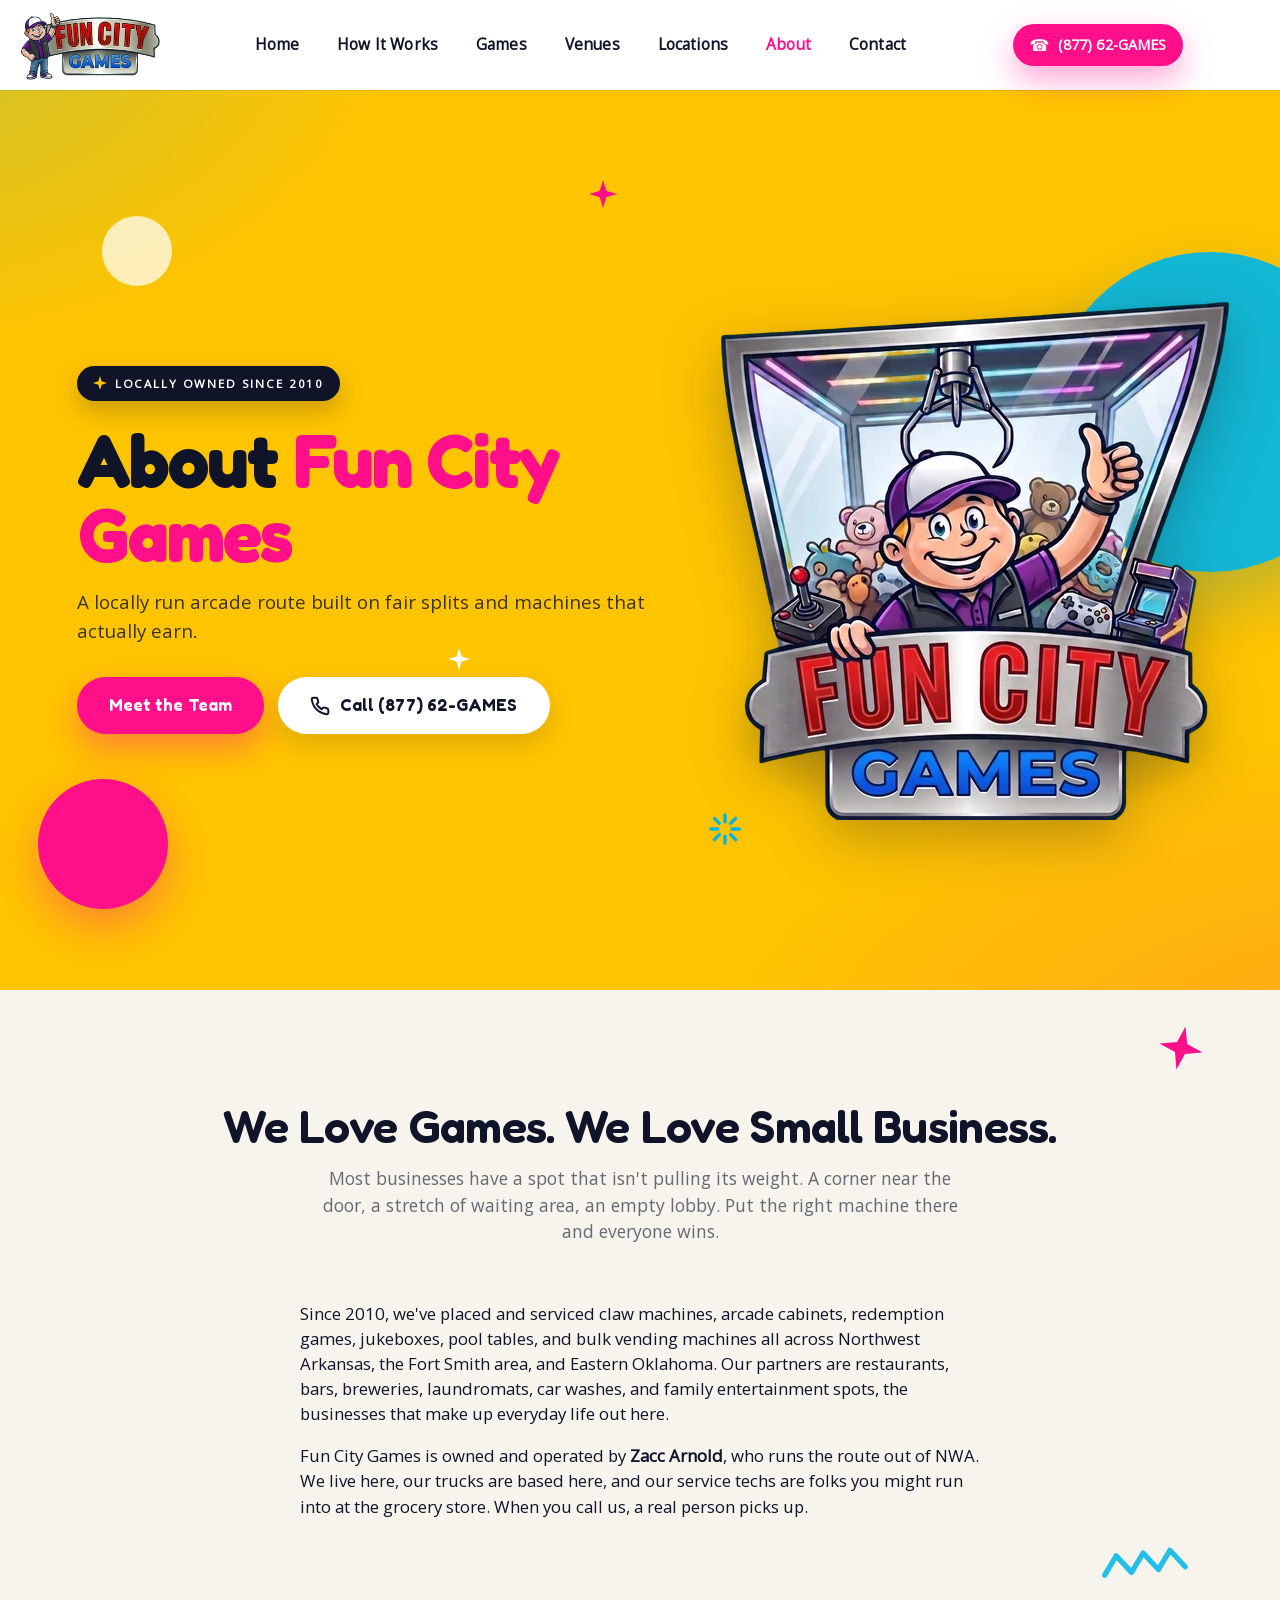
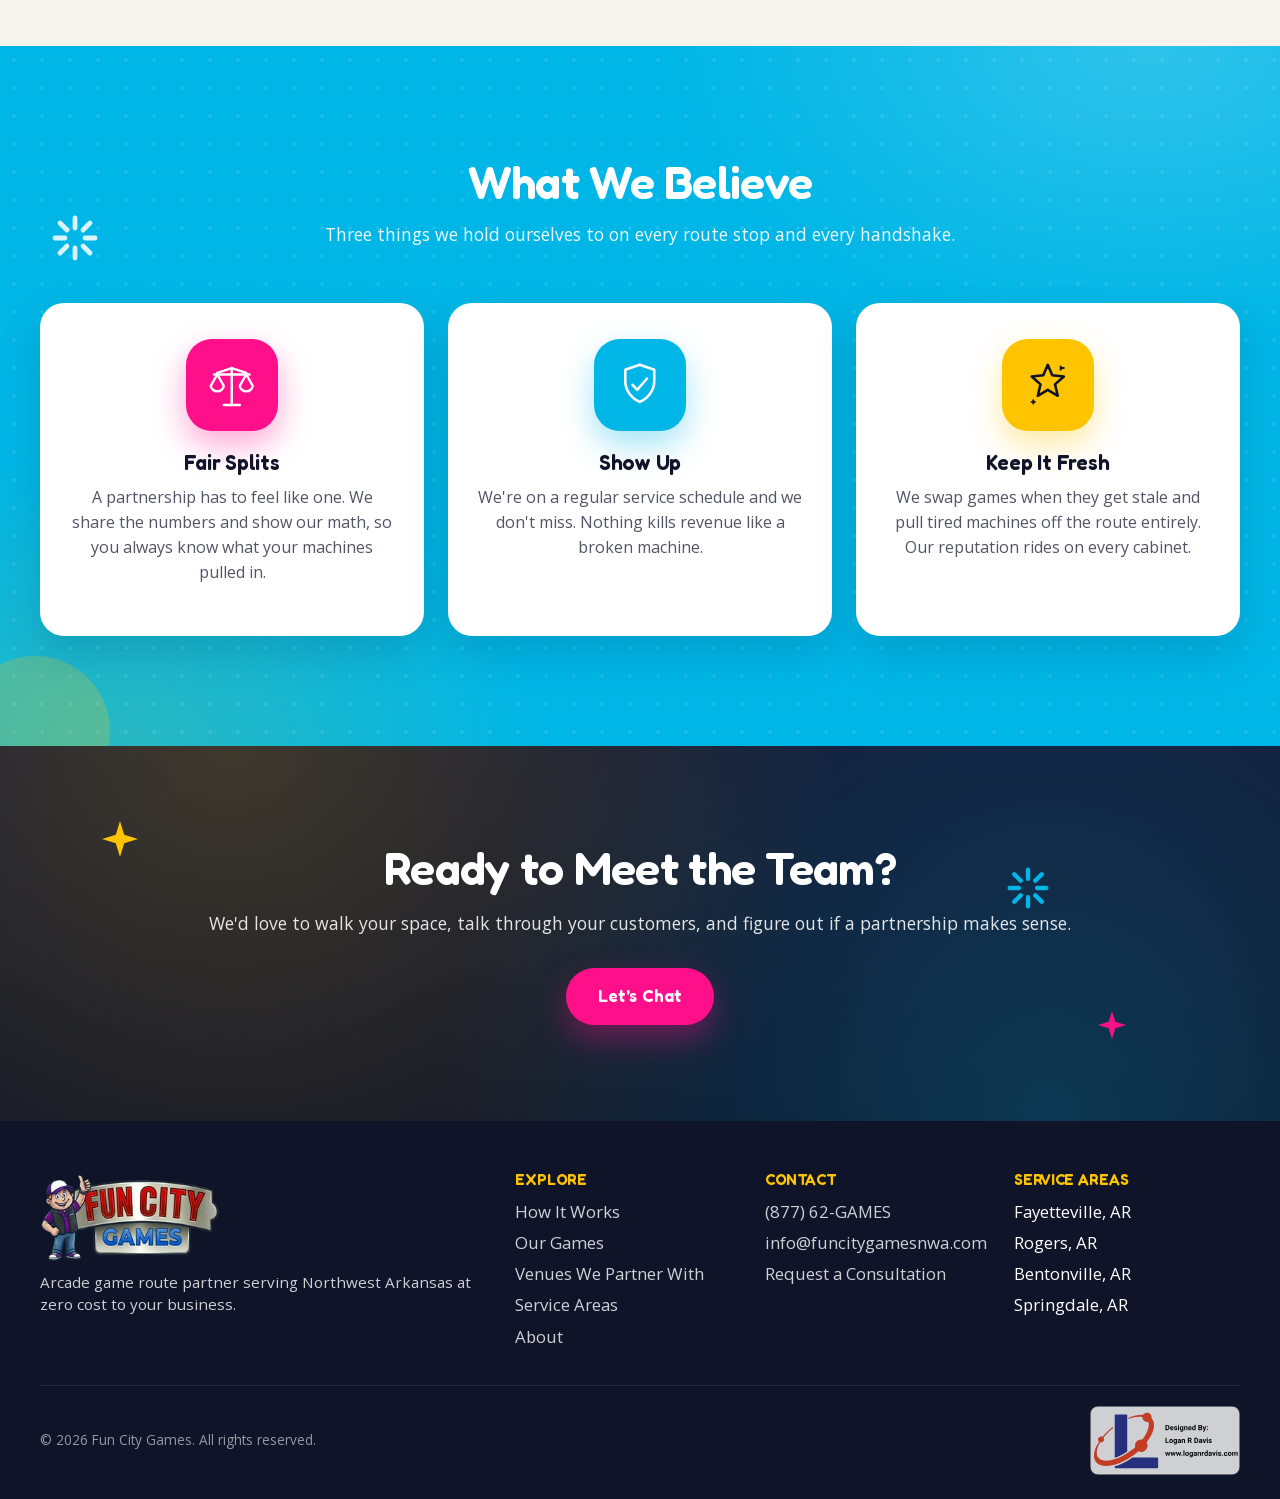
==== commit 891a49c2: "Expand to River Valley + Eastern OK and add jukebox/pool/redemption lineup Broadens the route's mark" ====
--- a/about.html
+++ b/about.html
@@ -7,7 +7,7 @@
 	<meta name="theme-color" content="#FF0F8A">
 	<title>About Fun City Games | Arcade Route in Northwest Arkansas</title>
 	<meta name="description"
-		content="Fun City Games is a locally owned arcade route operator in Northwest Arkansas. We've been placing claw machines, arcade games, and vending machines with NWA businesses since 2010.">
+		content="Fun City Games is a locally owned arcade route operator. Owner Zacc Arnold runs the route across Northwest Arkansas, the Fort Smith area, and Eastern Oklahoma, placing claw machines, arcade games, jukeboxes, pool tables, and vending machines with local businesses since 2010.">
 
 	<meta property="og:url" content="https://www.funcitygamesnwa.com/about">
 	<meta property="og:type" content="website">
@@ -36,7 +36,7 @@
 	<link rel="preload" as="font" href="/fonts/open-sans-latin.woff2" type="font/woff2" crossorigin>
 	<link rel="preload" as="font" href="/fonts/fredoka-latin.woff2" type="font/woff2" crossorigin>
 	<link rel="preload" as="image" href="/images/logo-512.webp" imagesrcset="/images/logo-512.webp 1x, /images/logo-1024.webp 2x" type="image/webp" fetchpriority="high">
-	<link rel="stylesheet" href="/css/main.css?v=20260420b">
+	<link rel="stylesheet" href="/css/main.css?v=20260501a">
 	<script src="/js/components.js" defer></script>
 
 	<script type="application/ld+json">
@@ -45,7 +45,7 @@
 		"@type": "AboutPage",
 		"url": "https://www.funcitygamesnwa.com/about",
 		"name": "About Fun City Games",
-		"description": "Locally owned arcade route partner serving Northwest Arkansas businesses since 2010.",
+		"description": "Locally owned arcade route partner serving Northwest Arkansas, the Fort Smith area, and Eastern Oklahoma businesses since 2010.",
 		"inLanguage": "en-US",
 		"mainEntity": {
 			"@type": "Organization",
@@ -54,13 +54,21 @@
 			"url": "https://www.funcitygamesnwa.com",
 			"logo": "https://www.funcitygamesnwa.com/images/logo-horizontal-512.webp",
 			"foundingDate": "2010",
+			"founder": { "@type": "Person", "name": "Zacc Arnold" },
 			"telephone": "+18776242637",
 			"email": "info@funcitygamesnwa.com",
 			"areaServed": [
 				{ "@type": "City", "name": "Fayetteville, AR" },
 				{ "@type": "City", "name": "Rogers, AR" },
 				{ "@type": "City", "name": "Bentonville, AR" },
-				{ "@type": "City", "name": "Springdale, AR" }
+				{ "@type": "City", "name": "Springdale, AR" },
+				{ "@type": "City", "name": "Fort Smith, AR" },
+				{ "@type": "City", "name": "Van Buren, AR" },
+				{ "@type": "City", "name": "Alma, AR" },
+				{ "@type": "City", "name": "Sallisaw, OK" },
+				{ "@type": "City", "name": "Poteau, OK" },
+				{ "@type": "City", "name": "Muldrow, OK" },
+				{ "@type": "City", "name": "Roland, OK" }
 			]
 		}
 	}
@@ -93,7 +101,7 @@
 						Locally Owned Since 2010
 					</span>
 					<h1>About <span class="accent">Fun City Games</span></h1>
-					<p>A Northwest Arkansas arcade route built on fair profit splits, dependable service, and games that actually make money.</p>
+					<p>A locally run arcade route built on fair splits and machines that actually earn.</p>
 					<div class="hero-ctas">
 						<a href="/contact" class="btn btn-magenta">Meet the Team</a>
 						<a href="tel:+18776242637" class="btn btn-phone">
@@ -123,10 +131,10 @@
 				</span>
 				<div class="section-inner" style="text-align:center;">
 					<h2 class="section-title">We Love Games. We Love Small Business.</h2>
-					<p class="section-lede">Every good business has a spot somewhere, whether a corner, a waiting area, or a lobby, that could be doing more. Put the right arcade machine there and everyone wins.</p>
+					<p class="section-lede">Most businesses have a spot that isn't pulling its weight. A corner near the door, a stretch of waiting area, an empty lobby. Put the right machine there and everyone wins.</p>
 					<div style="max-width:680px; margin:0 auto; text-align:left;">
-						<p>Since 2010, we've been placing and servicing claw machines, arcade cabinets, and bulk vending machines with local restaurants, breweries, laundromats, car washes, and family entertainment spots all across Northwest Arkansas.</p>
-						<p>We're local. Our trucks are local. Our service team is local. And when you call us, a real person answers.</p>
+						<p>Since 2010, we've placed and serviced claw machines, arcade cabinets, redemption games, jukeboxes, pool tables, and bulk vending machines all across Northwest Arkansas, the Fort Smith area, and Eastern Oklahoma. Our partners are restaurants, bars, breweries, laundromats, car washes, and family entertainment spots, the businesses that make up everyday life out here.</p>
+						<p>Fun City Games is owned and operated by <strong>Zacc Arnold</strong>, who runs the route out of NWA. We live here, our trucks are based here, and our service techs are folks you might run into at the grocery store. When you call us, a real person picks up.</p>
 					</div>
 				</div>
 			</section>
@@ -140,7 +148,7 @@
 				<span class="section-sticker section-sticker-circle-2" aria-hidden="true"></span>
 				<div class="section-inner">
 					<h2 class="section-title">What We Believe</h2>
-					<p class="section-lede">Three principles that guide every machine we place, every visit we make, and every partnership we sign.</p>
+					<p class="section-lede">Three things we hold ourselves to on every route stop and every handshake.</p>
 					<div class="feature-grid">
 						<div class="feature">
 							<div class="feature-icon" aria-hidden="true">
@@ -154,7 +162,7 @@
 								</svg>
 							</div>
 							<h3>Fair Splits</h3>
-							<p>Partnership means partnership. Transparent numbers, honest math, every time.</p>
+							<p>A partnership has to feel like one. We share the numbers and show our math, so you always know what your machines pulled in.</p>
 						</div>
 						<div class="feature">
 							<div class="feature-icon" aria-hidden="true">
@@ -174,7 +182,7 @@
 								</svg>
 							</div>
 							<h3>Keep It Fresh</h3>
-							<p>Games rotate. Prizes update. Tired machines come off the route. Our reputation rides on every cabinet.</p>
+							<p>We swap games when they get stale and pull tired machines off the route entirely. Our reputation rides on every cabinet.</p>
 						</div>
 					</div>
 				</div>
--- a/css/main.css
+++ b/css/main.css
@@ -1651,6 +1651,14 @@
   background-color: var(--accent-yellow);
 }
 
+body.theme-modern .game-card:nth-child(4) .game-card-image {
+  background-color: var(--purple);
+}
+
+body.theme-modern .game-card:nth-child(5) .game-card-image {
+  background-color: var(--mint);
+}
+
 body.theme-modern .game-card-image::after { content: none; }
 
 body.theme-modern .game-card-body { padding: 26px 28px 30px; }
@@ -1665,6 +1673,8 @@
 
 body.theme-modern .game-card:nth-child(2) h3 { color: #0A9FC6 !important; }
 body.theme-modern .game-card:nth-child(3) h3 { color: #B97A00 !important; }
+body.theme-modern .game-card:nth-child(4) h3 { color: var(--purple-dark) !important; }
+body.theme-modern .game-card:nth-child(5) h3 { color: #007E5E !important; }
 
 body.theme-modern .game-card p {
   color: var(--text);
@@ -2066,6 +2076,8 @@
 body.theme-modern .game-cards-tilt .game-card:nth-of-type(1) { transform: rotate(-1.8deg) !important; }
 body.theme-modern .game-cards-tilt .game-card:nth-of-type(2) { transform: rotate(1.4deg) translateY(18px) !important; }
 body.theme-modern .game-cards-tilt .game-card:nth-of-type(3) { transform: rotate(-1.2deg) !important; }
+body.theme-modern .game-cards-tilt .game-card:nth-of-type(4) { transform: rotate(1.6deg) translateY(12px) !important; }
+body.theme-modern .game-cards-tilt .game-card:nth-of-type(5) { transform: rotate(-1.5deg) !important; }
 body.theme-modern .game-cards-tilt .game-card:hover {
   transform: translateY(-6px) rotate(0) !important;
   box-shadow: var(--shadow-pop);
@@ -2074,7 +2086,9 @@
 @media screen and (max-width: 900px) {
   body.theme-modern .game-cards-tilt .game-card:nth-of-type(1),
   body.theme-modern .game-cards-tilt .game-card:nth-of-type(2),
-  body.theme-modern .game-cards-tilt .game-card:nth-of-type(3) {
+  body.theme-modern .game-cards-tilt .game-card:nth-of-type(3),
+  body.theme-modern .game-cards-tilt .game-card:nth-of-type(4),
+  body.theme-modern .game-cards-tilt .game-card:nth-of-type(5) {
     transform: none !important;
   }
 }
@@ -2182,6 +2196,25 @@
   body.theme-modern .hero-product.hero-scene { max-width: 520px; margin: 0 auto; }
 }
 
+/* Icon-only game card image — used when no product photo exists yet */
+body.theme-modern .game-card-image--icon {
+  display: flex;
+  align-items: center;
+  justify-content: center;
+  color: #fff;
+}
+body.theme-modern .game-card-image--icon::before { content: none; }
+body.theme-modern .game-card-image--icon svg {
+  width: 54%;
+  height: auto;
+  display: block;
+  filter: drop-shadow(0 10px 0 rgba(15, 20, 41, 0.16));
+}
+
+/* Extra card-badge color variants for purple / mint cards */
+body.theme-modern .card-badge-purple { background: var(--purple); color: #fff; transform: rotate(-4deg); }
+body.theme-modern .card-badge-mint { background: var(--mint); color: #fff; transform: rotate(6deg); }
+
 /* Respect reduced motion */
 @media (prefers-reduced-motion: reduce) {
   body.theme-modern .hero-sparkle,
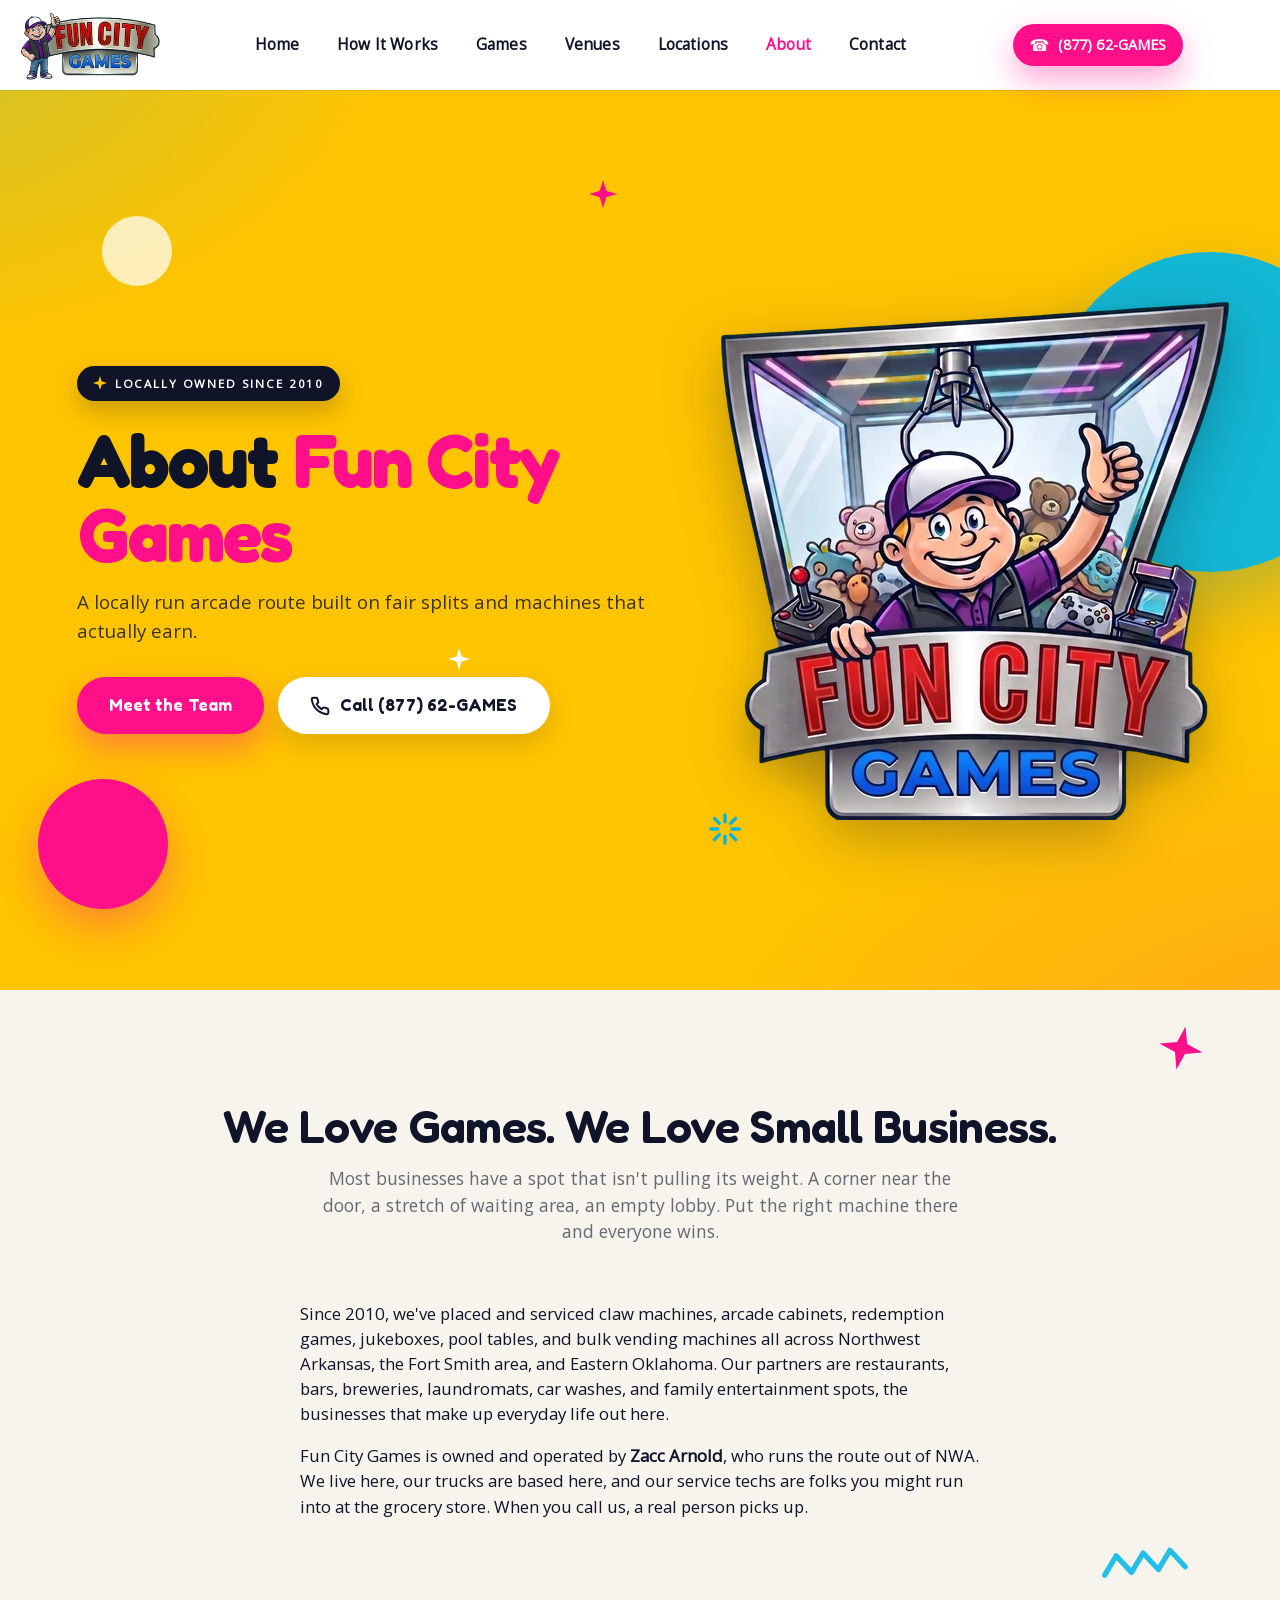
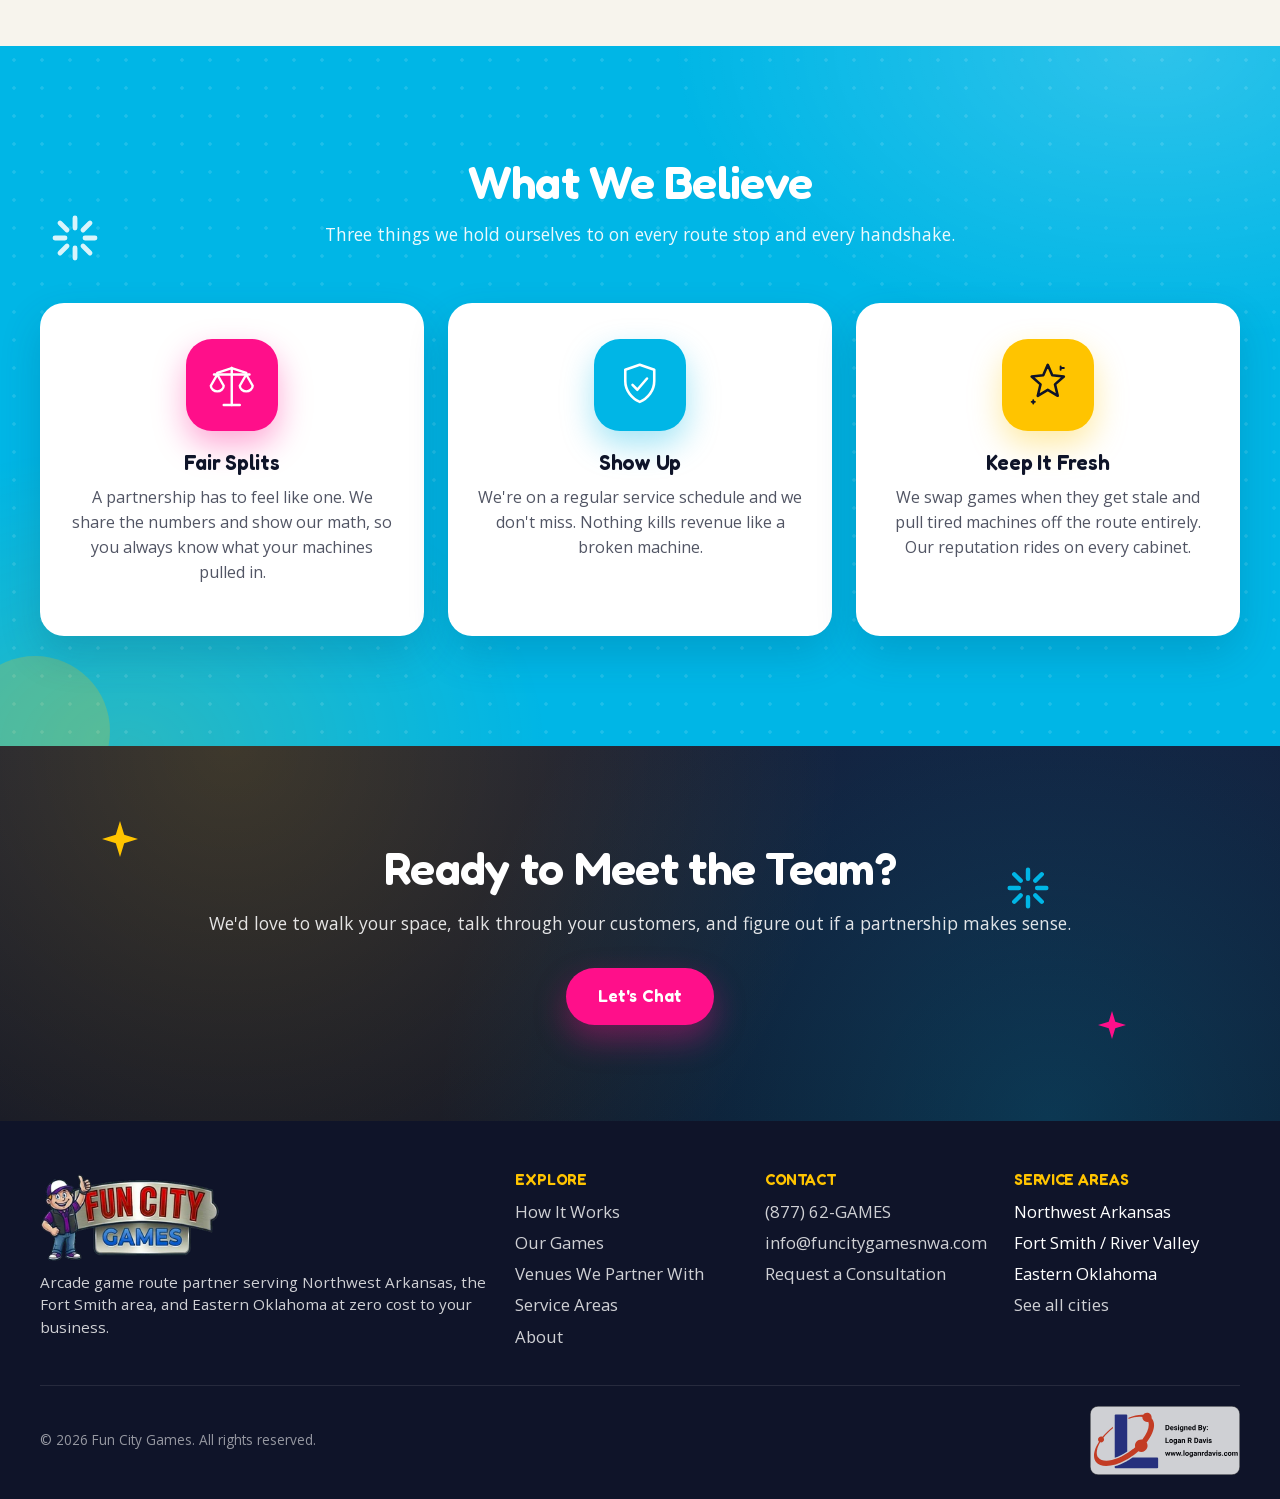
==== commit 42d5b6f8: "Refresh regional metadata, fix mobile jukebox overflow, polish chrome - Trim meta titles/description" ====
--- a/about.html
+++ b/about.html
@@ -7,7 +7,7 @@
 	<meta name="theme-color" content="#FF0F8A">
 	<title>About Fun City Games | Arcade Route in Northwest Arkansas</title>
 	<meta name="description"
-		content="Fun City Games is a locally owned arcade route operator. Owner Zacc Arnold runs the route across Northwest Arkansas, the Fort Smith area, and Eastern Oklahoma, placing claw machines, arcade games, jukeboxes, pool tables, and vending machines with local businesses since 2010.">
+		content="Locally owned arcade route. Zacc Arnold runs the route across NWA, Fort Smith &amp; Eastern Oklahoma — placing claws, arcade, jukeboxes &amp; vending since 2010.">
 
 	<meta property="og:url" content="https://www.funcitygamesnwa.com/about">
 	<meta property="og:type" content="website">
@@ -15,7 +15,7 @@
 	<meta property="og:locale" content="en_US">
 	<meta property="og:title" content="About | Fun City Games">
 	<meta property="og:description"
-		content="Locally owned arcade route partner in Northwest Arkansas. Placing games with NWA businesses since 2010.">
+		content="Locally owned arcade route across NWA, Fort Smith, and Eastern Oklahoma. Placing games with local businesses since 2010.">
 	<meta property="og:image" content="https://www.funcitygamesnwa.com/images/og-card.webp">
 	<meta property="og:image:type" content="image/webp">
 	<meta property="og:image:width" content="1200">
@@ -26,7 +26,7 @@
 	<meta property="twitter:url" content="https://www.funcitygamesnwa.com/about">
 	<meta name="twitter:title" content="About | Fun City Games">
 	<meta name="twitter:description"
-		content="Locally owned arcade route partner in Northwest Arkansas.">
+		content="Locally owned arcade route across NWA, Fort Smith, and Eastern Oklahoma.">
 	<meta name="twitter:image" content="https://www.funcitygamesnwa.com/images/og-card.webp">
 
 	<link rel="canonical" href="https://www.funcitygamesnwa.com/about">
@@ -36,7 +36,7 @@
 	<link rel="preload" as="font" href="/fonts/open-sans-latin.woff2" type="font/woff2" crossorigin>
 	<link rel="preload" as="font" href="/fonts/fredoka-latin.woff2" type="font/woff2" crossorigin>
 	<link rel="preload" as="image" href="/images/logo-512.webp" imagesrcset="/images/logo-512.webp 1x, /images/logo-1024.webp 2x" type="image/webp" fetchpriority="high">
-	<link rel="stylesheet" href="/css/main.css?v=20260501a">
+	<link rel="stylesheet" href="/css/main.css?v=20260501k">
 	<script src="/js/components.js" defer></script>
 
 	<script type="application/ld+json">
@@ -115,7 +115,7 @@
 				<div class="hero-product">
 					<picture>
 						<source type="image/webp" srcset="/images/logo-512.webp 1x, /images/logo-1024.webp 2x">
-						<img src="/images/logo-512.png" srcset="/images/logo-512.png 1x, /images/logo-1024.png 2x" alt="Fun City Games mascot and claw machine emblem" width="512" height="519" fetchpriority="high" decoding="async">
+						<img src="/images/logo-512.png" srcset="/images/logo-512.png 1x, /images/logo-1024.png 2x" alt="Fun City Games mascot and claw machine emblem" width="512" height="520" fetchpriority="high" decoding="async">
 					</picture>
 				</div>
 			</section>
--- a/css/main.css
+++ b/css/main.css
@@ -966,7 +966,7 @@
   box-shadow: var(--sh-stick-lg);
 }
 
-.contact-info h2 { color: var(--white); margin-top: 0; }
+body.theme-modern .contact-info h2 { color: var(--white); margin-top: 0; }
 
 .contact-info a { color: var(--yellow); }
 .contact-info a:hover { color: var(--white); }
@@ -1245,9 +1245,25 @@
 body.theme-modern .section { padding: 110px 20px; background: var(--bg); color: var(--text); }
 
 body.theme-modern .section-cream,
-body.theme-modern .section-white,
 body.theme-modern .section-yellow,
 body.theme-modern .section-magenta-light { background: var(--bg); color: var(--text); }
+
+/* Perfect For Your Business — warm cream stage with brand-color radial
+   glows in each corner and a hard ink rule on top to break from the
+   yellow games section above. The magenta band below is its own hard
+   color jump, so no bottom rule needed. */
+body.theme-modern .section-venues {
+  padding-top: 88px;
+  padding-bottom: 88px;
+  background:
+    radial-gradient(720px 480px at 0% 0%, rgba(255, 196, 0, 0.32), transparent 62%),
+    radial-gradient(820px 560px at 100% 0%, rgba(0, 182, 230, 0.24), transparent 65%),
+    radial-gradient(680px 460px at 100% 100%, rgba(255, 15, 138, 0.22), transparent 62%),
+    radial-gradient(640px 440px at 0% 100%, rgba(0, 200, 150, 0.18), transparent 60%),
+    var(--bg);
+  color: var(--text);
+  border-top: 3px solid var(--ink);
+}
 
 /* Why Partner — full bright cyan band */
 body.theme-modern .section-cyan,
@@ -1644,15 +1660,22 @@
 }
 
 body.theme-modern .game-card:nth-child(2) .game-card-image {
+  background-color: var(--purple);
+}
+
+/* Portrait product cuts (e.g. jukebox) — size by height so the tall image
+   fits inside the 4:3 card frame instead of overflowing the box. */
+body.theme-modern .game-card-image-tall {
+  background-size: auto 92%;
+  background-position: center;
+}
+
+body.theme-modern .game-card:nth-child(3) .game-card-image {
   background-color: var(--accent-cyan);
 }
 
-body.theme-modern .game-card:nth-child(3) .game-card-image {
+body.theme-modern .game-card:nth-child(4) .game-card-image {
   background-color: var(--accent-yellow);
-}
-
-body.theme-modern .game-card:nth-child(4) .game-card-image {
-  background-color: var(--purple);
 }
 
 body.theme-modern .game-card:nth-child(5) .game-card-image {
@@ -1671,9 +1694,9 @@
   margin-bottom: 8px;
 }
 
-body.theme-modern .game-card:nth-child(2) h3 { color: #0A9FC6 !important; }
-body.theme-modern .game-card:nth-child(3) h3 { color: #B97A00 !important; }
-body.theme-modern .game-card:nth-child(4) h3 { color: var(--purple-dark) !important; }
+body.theme-modern .game-card:nth-child(2) h3 { color: var(--purple-dark) !important; }
+body.theme-modern .game-card:nth-child(3) h3 { color: #0A9FC6 !important; }
+body.theme-modern .game-card:nth-child(4) h3 { color: #B97A00 !important; }
 body.theme-modern .game-card:nth-child(5) h3 { color: #007E5E !important; }
 
 body.theme-modern .game-card p {
@@ -2070,6 +2093,163 @@
   background-image: radial-gradient(rgba(15, 20, 41, 0.10) 1.5px, transparent 1.8px);
   mix-blend-mode: normal;
 }
+body.theme-modern .section-venues.section-textured::before {
+  background-image: radial-gradient(rgba(15, 20, 41, 0.10) 1.5px, transparent 1.8px);
+  mix-blend-mode: normal;
+  opacity: 0.65;
+}
+
+/* Extra section stickers used on the venues section */
+body.theme-modern .section-sticker-burst-2 { top: 8%; right: 5%; width: 52px; height: 52px; color: var(--accent-cyan); animation: spin-slow 14s linear infinite; }
+body.theme-modern .section-sticker-star-3 { bottom: 8%; left: 5%; width: 50px; height: 50px; color: var(--accent-yellow); transform: rotate(-10deg); animation: sparkle-pop 5.4s ease-in-out infinite 0.2s; }
+body.theme-modern .section-sticker-zigzag-3 { top: 46%; left: 3%; width: 92px; height: 36px; color: var(--accent-magenta); transform: rotate(-8deg); opacity: 0.78; }
+body.theme-modern .section-sticker-star-4 { top: 18%; right: 14%; width: 36px; height: 36px; color: var(--accent-magenta); transform: rotate(18deg); animation: sparkle-pop 4.6s ease-in-out infinite 0.7s; }
+
+/* Floating ink-bordered orbs — tactile sticker shapes that frame the venue
+   grid. Match the same 3px ink border + hard offset shadow as the cards. */
+body.theme-modern .section-orb {
+  position: absolute;
+  border-radius: 50%;
+  pointer-events: none;
+  z-index: 0;
+  border: var(--bd);
+  box-shadow: var(--sh-stick);
+}
+body.theme-modern .section-orb-yellow {
+  width: 96px; height: 96px;
+  background: var(--accent-yellow);
+  top: 10%; left: -34px;
+  transform: rotate(-6deg);
+}
+body.theme-modern .section-orb-cyan {
+  width: 64px; height: 64px;
+  background: var(--accent-cyan);
+  bottom: 18%; right: -22px;
+  transform: rotate(8deg);
+}
+body.theme-modern .section-orb-magenta {
+  width: 44px; height: 44px;
+  background: var(--accent-magenta);
+  bottom: 36%; left: 10%;
+  transform: rotate(4deg);
+}
+
+/* Section eyebrow — small badge above a section title, mirrors hero badge. */
+body.theme-modern .section-eyebrow {
+  display: inline-flex;
+  align-items: center;
+  gap: 8px;
+  background: var(--text);
+  color: #fff;
+  font-family: 'Fredoka', 'Open Sans', sans-serif;
+  font-weight: 700;
+  text-transform: uppercase;
+  letter-spacing: 0.16em;
+  font-size: 0.72rem;
+  padding: 9px 18px;
+  border-radius: 999px;
+  margin-bottom: 18px;
+  box-shadow: 0 8px 18px rgba(15, 20, 41, 0.22);
+}
+body.theme-modern .section-eyebrow-icon {
+  width: 14px;
+  height: 14px;
+  color: var(--accent-yellow);
+}
+
+/* Inline sparkle decoration next to a section title (e.g. venues). */
+body.theme-modern .title-sparkle {
+  display: inline-block;
+  width: 0.65em;
+  height: 0.65em;
+  margin-left: 0.35em;
+  color: var(--accent-magenta);
+  transform: rotate(14deg);
+  vertical-align: 0.18em;
+  animation: sparkle-pop 4s ease-in-out infinite 0.3s;
+}
+body.theme-modern .title-sparkle svg { width: 100%; height: 100%; display: block; }
+
+/* Homepage venues — force a clean 3×2 grid (vs auto-fit's 4+2). */
+body.theme-modern .section-venues .venue-grid {
+  grid-template-columns: repeat(3, 1fr);
+  max-width: 1080px;
+  margin-left: auto;
+  margin-right: auto;
+}
+@media screen and (max-width: 860px) {
+  body.theme-modern .section-venues .venue-grid { grid-template-columns: repeat(2, 1fr); }
+}
+@media screen and (max-width: 540px) {
+  body.theme-modern .section-venues .venue-grid { grid-template-columns: 1fr; }
+}
+
+/* VENUE CARDS — saturated brand palette, sticker shadows, slight tilt.
+   Replaces the legacy pastel tints so the section actually pops. */
+body.theme-modern .venue {
+  background: var(--accent-yellow);
+  color: var(--text);
+  border: var(--bd);
+  border-radius: 22px;
+  padding: 30px 22px 26px;
+  box-shadow: var(--sh-stick);
+  text-align: center;
+  position: relative;
+  z-index: 1;
+  transition: transform 0.18s ease, box-shadow 0.18s ease;
+}
+body.theme-modern .venue h3 { color: inherit; font-family: 'Fredoka', 'Open Sans', sans-serif; font-weight: 600; font-size: 1.2rem; margin: 14px 0 8px; letter-spacing: -0.01em; }
+body.theme-modern .venue p { color: inherit; opacity: 0.88; font-size: 0.96rem; margin: 0; }
+
+body.theme-modern .venue:nth-child(6n+1) { background: var(--accent-yellow); color: var(--text); transform: rotate(-1.4deg); }
+body.theme-modern .venue:nth-child(6n+2) { background: var(--accent-cyan);   color: #fff;        transform: rotate(1.2deg); }
+body.theme-modern .venue:nth-child(6n+3) { background: var(--accent-magenta); color: #fff;       transform: rotate(-1deg); }
+body.theme-modern .venue:nth-child(6n+4) { background: var(--mint);          color: var(--text); transform: rotate(1.4deg); }
+body.theme-modern .venue:nth-child(6n+5) { background: var(--orange);        color: #fff;        transform: rotate(-1.2deg); }
+body.theme-modern .venue:nth-child(6n+6) { background: var(--purple);        color: #fff;        transform: rotate(1deg); }
+
+@keyframes venue-wobble {
+  0%   { transform: translateY(-6px) rotate(0); }
+  25%  { transform: translateY(-7px) rotate(-2.5deg); }
+  55%  { transform: translateY(-5px) rotate(2deg); }
+  80%  { transform: translateY(-6px) rotate(-1deg); }
+  100% { transform: translateY(-6px) rotate(0); }
+}
+body.theme-modern .venue:hover {
+  animation: venue-wobble 0.5s ease-out forwards;
+  box-shadow: var(--sh-stick-lg);
+}
+
+/* Venue icon — circular sticker with contrasting fill against the card */
+body.theme-modern .venue-icon {
+  width: 76px;
+  height: 76px;
+  border-radius: 50%;
+  border: var(--bd);
+  box-shadow: var(--sh-btn-stick);
+  display: inline-flex;
+  align-items: center;
+  justify-content: center;
+  margin: 0 auto;
+  background: #fff;
+  color: var(--text);
+}
+
+body.theme-modern .venue:nth-child(6n+1) .venue-icon { background: var(--accent-magenta); color: #fff; }
+body.theme-modern .venue:nth-child(6n+2) .venue-icon { background: var(--accent-yellow); color: var(--text); }
+body.theme-modern .venue:nth-child(6n+3) .venue-icon { background: var(--accent-yellow); color: var(--text); }
+body.theme-modern .venue:nth-child(6n+4) .venue-icon { background: var(--accent-magenta); color: #fff; }
+body.theme-modern .venue:nth-child(6n+5) .venue-icon { background: var(--accent-cyan); color: #fff; }
+body.theme-modern .venue:nth-child(6n+6) .venue-icon { background: var(--accent-yellow); color: var(--text); }
+
+@media screen and (max-width: 720px) {
+  body.theme-modern .venue:nth-child(6n+1),
+  body.theme-modern .venue:nth-child(6n+2),
+  body.theme-modern .venue:nth-child(6n+3),
+  body.theme-modern .venue:nth-child(6n+4),
+  body.theme-modern .venue:nth-child(6n+5),
+  body.theme-modern .venue:nth-child(6n+6) { transform: none; }
+}
 
 /* GAME CARDS — tilt + corner sticker badges */
 body.theme-modern .game-cards-tilt .game-card { position: relative; }
@@ -2136,7 +2316,14 @@
   body.theme-modern .hype-item { font-size: 0.95rem; }
   body.theme-modern .hype-track { gap: 24px; padding-left: 24px; }
   body.theme-modern .section-sticker-zigzag-1,
-  body.theme-modern .section-sticker-zigzag-2 { display: none; }
+  body.theme-modern .section-sticker-zigzag-2,
+  body.theme-modern .section-sticker-zigzag-3,
+  body.theme-modern .section-sticker-burst-2,
+  body.theme-modern .section-sticker-star-3,
+  body.theme-modern .section-sticker-star-4,
+  body.theme-modern .section-orb-yellow,
+  body.theme-modern .section-orb-cyan,
+  body.theme-modern .section-orb-magenta { display: none; }
   body.theme-modern .card-badge { font-size: 0.75rem; padding: 6px 12px; }
 }
 
@@ -2194,6 +2381,17 @@
 }
 @media screen and (max-width: 900px) {
   body.theme-modern .hero-product.hero-scene { max-width: 520px; margin: 0 auto; }
+}
+
+/* HERO PRODUCT — portrait variant for tall product cuts (e.g. jukebox) */
+body.theme-modern .hero-product.hero-product-tall {
+  max-width: 180px;
+}
+@media screen and (max-width: 900px) {
+  body.theme-modern .hero-product.hero-product-tall { max-width: 170px; }
+}
+@media screen and (max-width: 720px) {
+  body.theme-modern .hero-product.hero-product-tall { max-width: 150px; }
 }
 
 /* Icon-only game card image — used when no product photo exists yet */
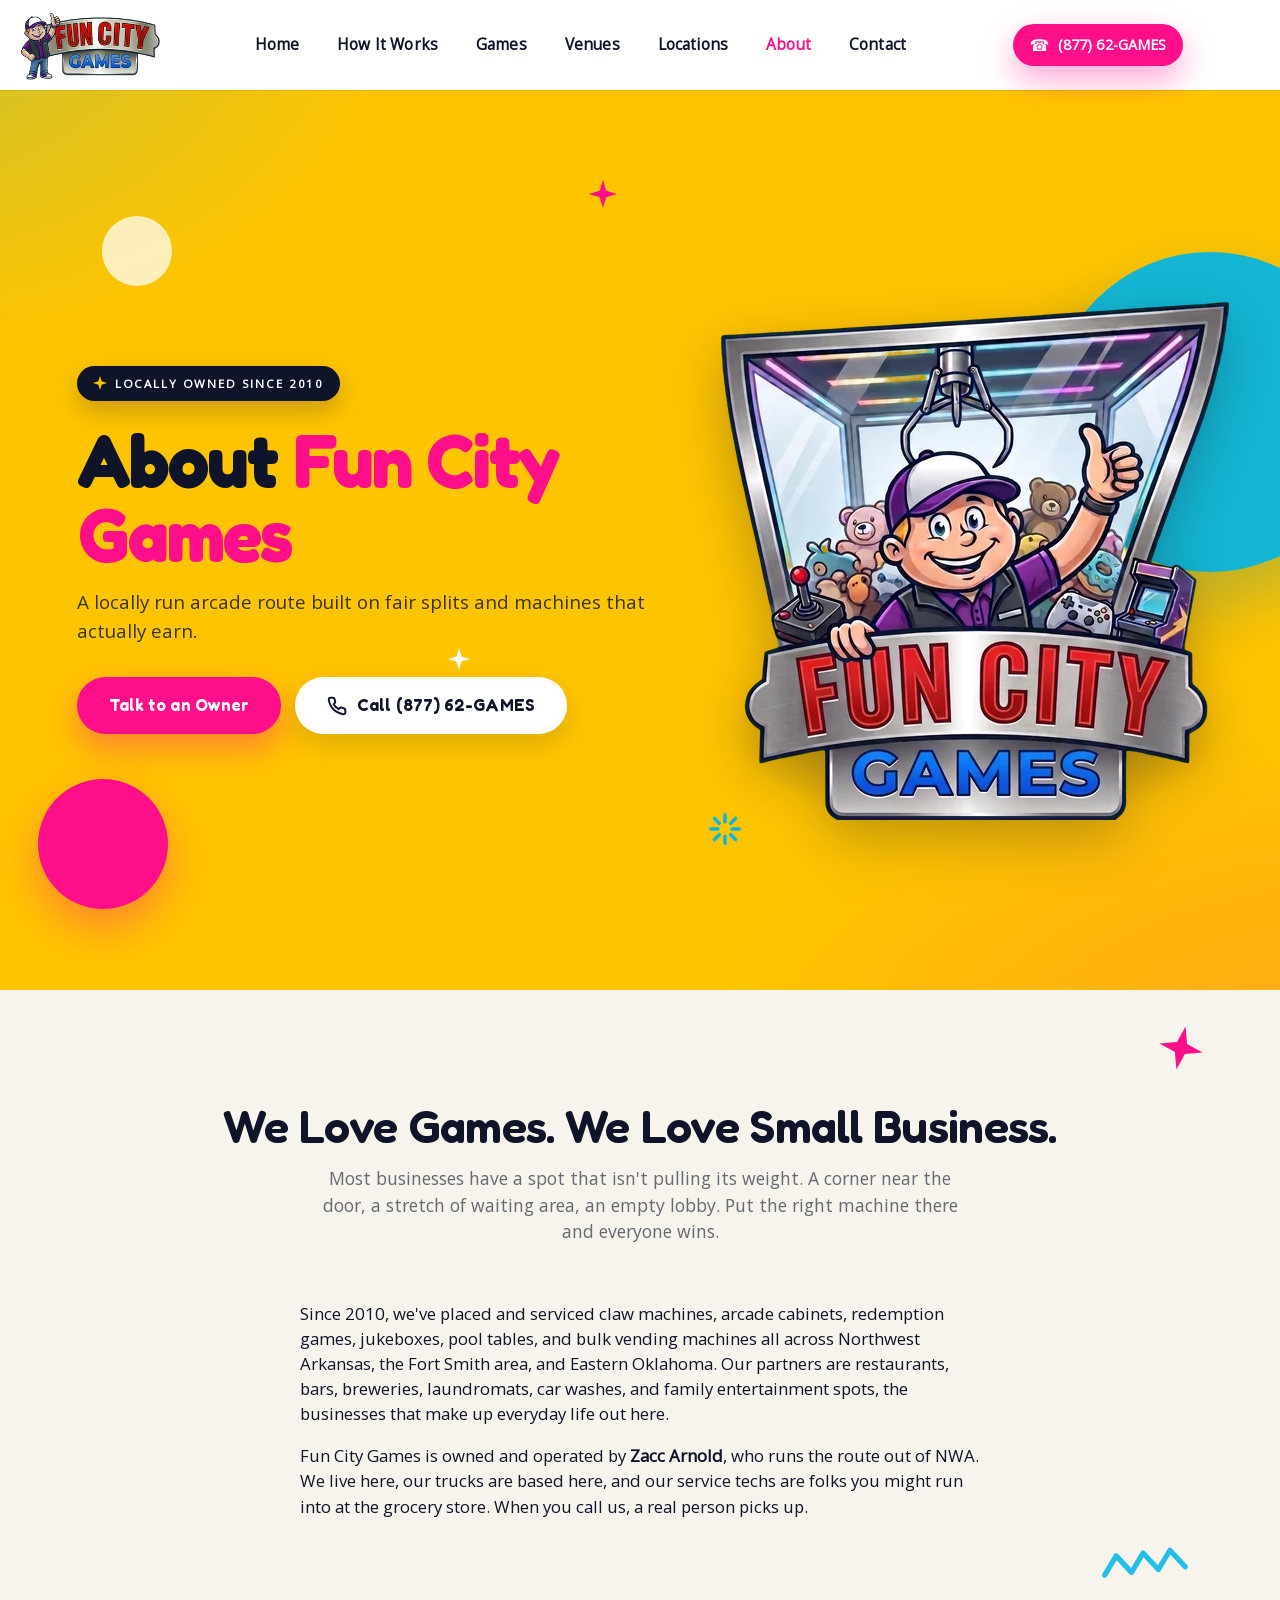
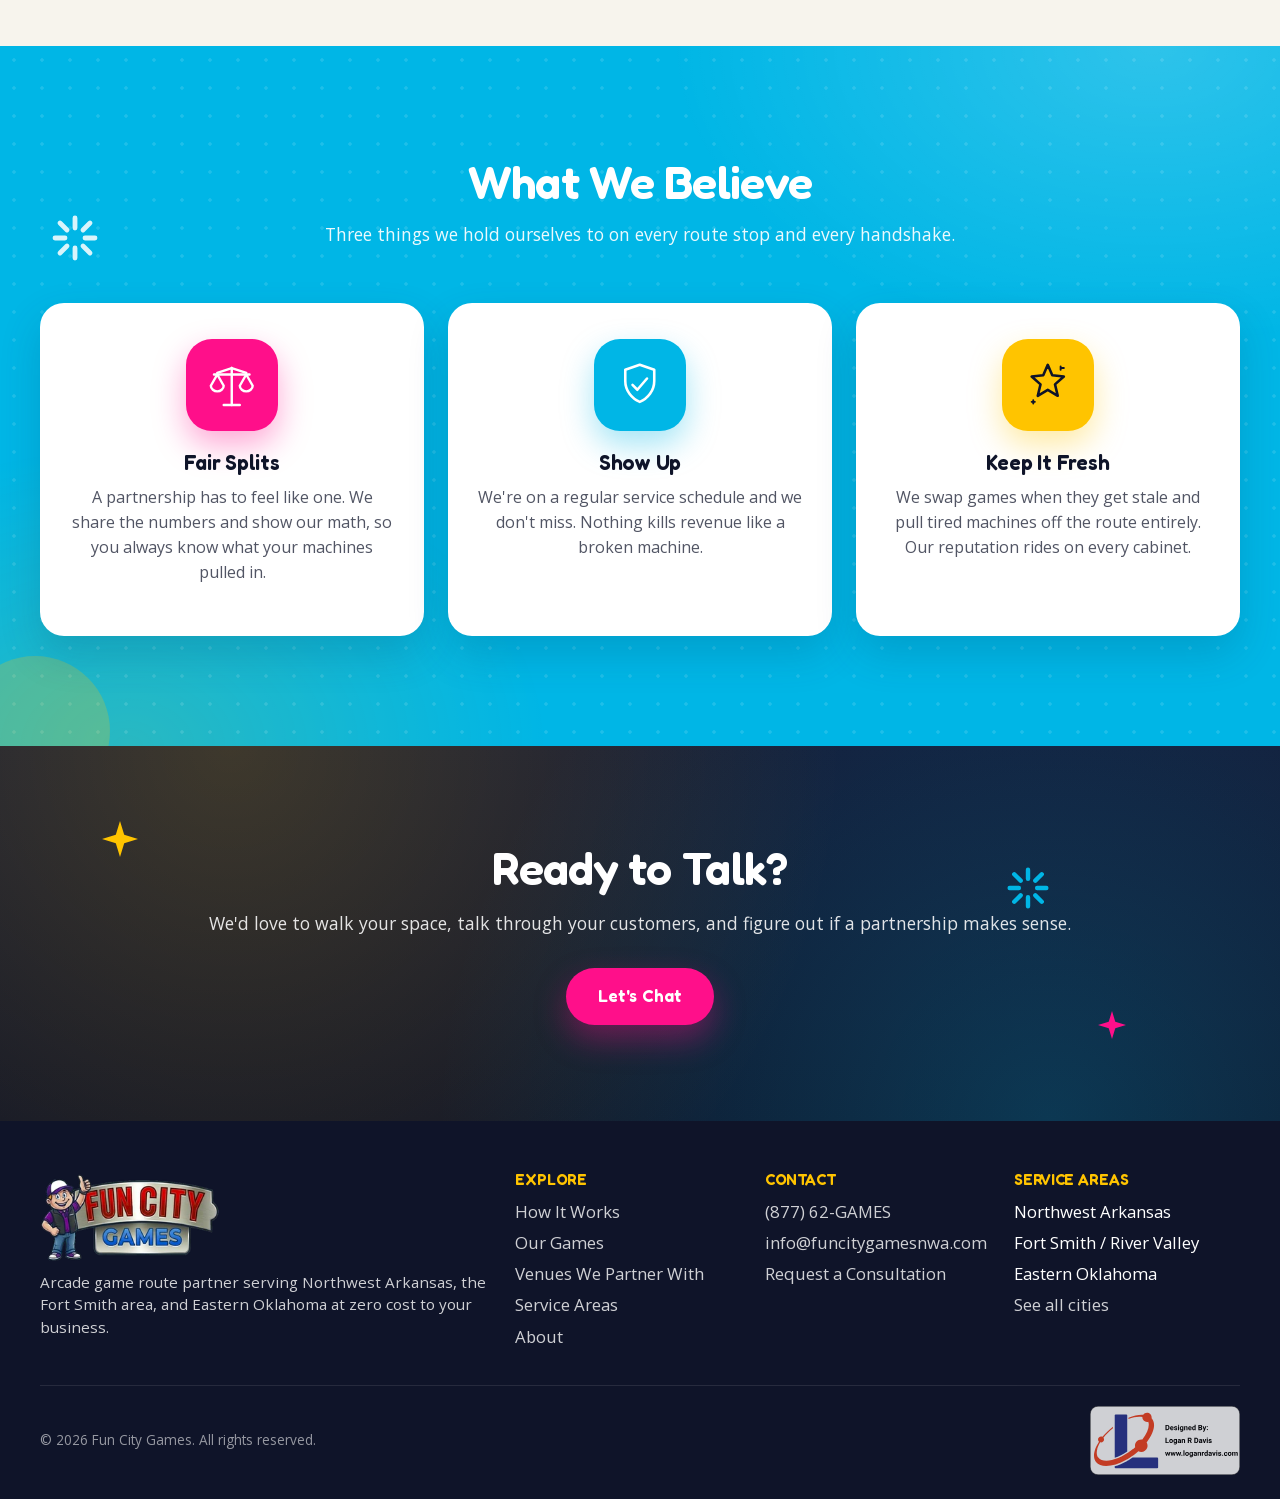
==== commit 73809ce9: "Refresh About copy, scope theme-icon CSS, add Sweet Spot vending badge Co-Authored-By: Claude Opus 4" ====
--- a/about.html
+++ b/about.html
@@ -16,10 +16,11 @@
 	<meta property="og:title" content="About | Fun City Games">
 	<meta property="og:description"
 		content="Locally owned arcade route across NWA, Fort Smith, and Eastern Oklahoma. Placing games with local businesses since 2010.">
-	<meta property="og:image" content="https://www.funcitygamesnwa.com/images/og-card.webp">
-	<meta property="og:image:type" content="image/webp">
+	<meta property="og:image" content="https://www.funcitygamesnwa.com/images/og-card.png">
+	<meta property="og:image:type" content="image/png">
 	<meta property="og:image:width" content="1200">
 	<meta property="og:image:height" content="630">
+	<meta property="og:image:alt" content="Fun City Games — locally owned arcade route serving Northwest Arkansas, Fort Smith, and Eastern Oklahoma since 2010.">
 
 	<meta name="twitter:card" content="summary_large_image">
 	<meta property="twitter:domain" content="funcitygamesnwa.com">
@@ -27,16 +28,17 @@
 	<meta name="twitter:title" content="About | Fun City Games">
 	<meta name="twitter:description"
 		content="Locally owned arcade route across NWA, Fort Smith, and Eastern Oklahoma.">
-	<meta name="twitter:image" content="https://www.funcitygamesnwa.com/images/og-card.webp">
+	<meta name="twitter:image" content="https://www.funcitygamesnwa.com/images/og-card.png">
+	<meta name="twitter:image:alt" content="Fun City Games — locally owned arcade route serving Northwest Arkansas, Fort Smith, and Eastern Oklahoma since 2010.">
 
 	<link rel="canonical" href="https://www.funcitygamesnwa.com/about">
 	<link rel="icon" href="/favicon.ico" sizes="any">
 	<link rel="manifest" href="/site.webmanifest">
-	<link rel="apple-touch-icon" sizes="192x192" href="/icon-192.png">
+	<link rel="apple-touch-icon" sizes="180x180" href="/apple-touch-icon.png">
 	<link rel="preload" as="font" href="/fonts/open-sans-latin.woff2" type="font/woff2" crossorigin>
 	<link rel="preload" as="font" href="/fonts/fredoka-latin.woff2" type="font/woff2" crossorigin>
 	<link rel="preload" as="image" href="/images/logo-512.webp" imagesrcset="/images/logo-512.webp 1x, /images/logo-1024.webp 2x" type="image/webp" fetchpriority="high">
-	<link rel="stylesheet" href="/css/main.css?v=20260501k">
+	<link rel="stylesheet" href="/css/main.css?v=20260504b">
 	<script src="/js/components.js" defer></script>
 
 	<script type="application/ld+json">
@@ -62,6 +64,10 @@
 				{ "@type": "City", "name": "Rogers, AR" },
 				{ "@type": "City", "name": "Bentonville, AR" },
 				{ "@type": "City", "name": "Springdale, AR" },
+				{ "@type": "City", "name": "Lowell, AR" },
+				{ "@type": "City", "name": "Centerton, AR" },
+				{ "@type": "City", "name": "Bella Vista, AR" },
+				{ "@type": "City", "name": "Cave Springs, AR" },
 				{ "@type": "City", "name": "Fort Smith, AR" },
 				{ "@type": "City", "name": "Van Buren, AR" },
 				{ "@type": "City", "name": "Alma, AR" },
@@ -103,7 +109,7 @@
 					<h1>About <span class="accent">Fun City Games</span></h1>
 					<p>A locally run arcade route built on fair splits and machines that actually earn.</p>
 					<div class="hero-ctas">
-						<a href="/contact" class="btn btn-magenta">Meet the Team</a>
+						<a href="/contact" class="btn btn-magenta">Talk to an Owner</a>
 						<a href="tel:+18776242637" class="btn btn-phone">
 							<svg viewBox="0 0 24 24" fill="none" stroke="currentColor" stroke-width="2.4" stroke-linecap="round" stroke-linejoin="round" aria-hidden="true">
 								<path d="M22 16.9v3a2 2 0 01-2.2 2 19.8 19.8 0 01-8.6-3.1 19.5 19.5 0 01-6-6A19.8 19.8 0 012.1 4.2 2 2 0 014.1 2h3a2 2 0 012 1.7c.1.9.4 1.8.7 2.6a2 2 0 01-.5 2.1L8 9.8a16 16 0 006 6l1.4-1.3a2 2 0 012.1-.5c.8.3 1.7.6 2.6.7a2 2 0 011.7 2z"/>
@@ -200,7 +206,7 @@
 						<path d="M12 2v5M12 17v5M2 12h5M17 12h5M4.5 4.5l3.5 3.5M16 16l3.5 3.5M4.5 19.5l3.5-3.5M16 8l3.5-3.5"/>
 					</svg>
 				</span>
-				<h2>Ready to Meet the Team?</h2>
+				<h2>Ready to Talk?</h2>
 				<p>We'd love to walk your space, talk through your customers, and figure out if a partnership makes sense.</p>
 				<a href="/contact" class="btn btn-magenta">Let's Chat</a>
 			</section>
--- a/css/main.css
+++ b/css/main.css
@@ -1572,7 +1572,7 @@
   box-shadow: var(--shadow-card);
 }
 
-body.theme-modern .feature-icon {
+body.theme-modern .feature .feature-icon {
   width: 76px;
   height: 76px;
   background: var(--accent-magenta) !important;
@@ -1618,7 +1618,7 @@
   line-height: 1.55;
 }
 
-/* GAME CARDS — placeholder until real photos arrive */
+/* GAME CARDS */
 body.theme-modern .game-cards {
   grid-template-columns: repeat(auto-fit, minmax(300px, 1fr));
   gap: 28px;
@@ -1837,7 +1837,7 @@
   color: currentColor;
 }
 
-body.theme-modern .step-icon {
+body.theme-modern .step .step-icon {
   background: var(--accent-yellow) !important;
   color: var(--text);
   width: 92px;
@@ -1875,7 +1875,7 @@
   box-shadow: 0 4px 10px rgba(255,196,0,0.45);
 }
 
-body.theme-modern .feature-icon {
+body.theme-modern .feature .feature-icon {
   width: 92px;
   height: 92px;
   border-radius: 26px;
@@ -2409,9 +2409,10 @@
   filter: drop-shadow(0 10px 0 rgba(15, 20, 41, 0.16));
 }
 
-/* Extra card-badge color variants for purple / mint cards */
+/* Extra card-badge color variants for purple / mint / orange cards */
 body.theme-modern .card-badge-purple { background: var(--purple); color: #fff; transform: rotate(-4deg); }
 body.theme-modern .card-badge-mint { background: var(--mint); color: #fff; transform: rotate(6deg); }
+body.theme-modern .card-badge-orange { background: var(--orange); color: #fff; transform: rotate(-5deg); }
 
 /* Respect reduced motion */
 @media (prefers-reduced-motion: reduce) {
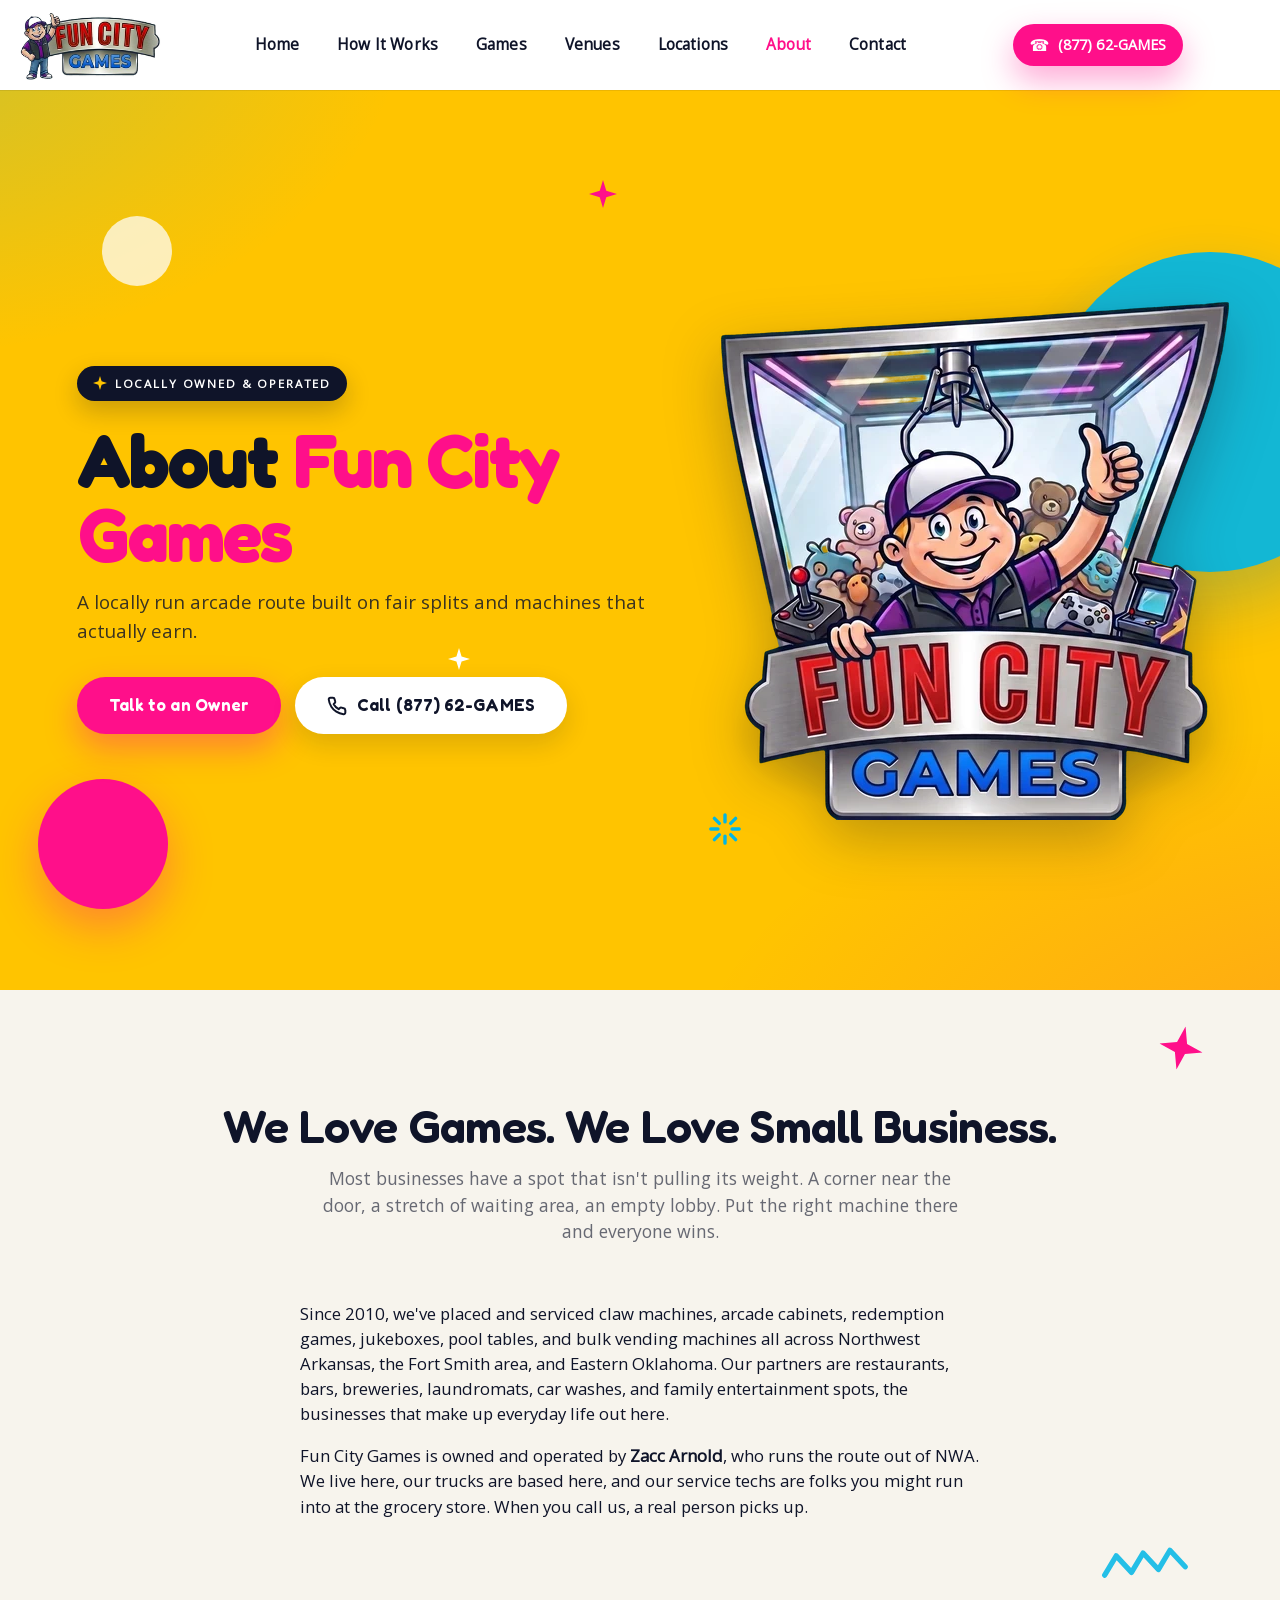
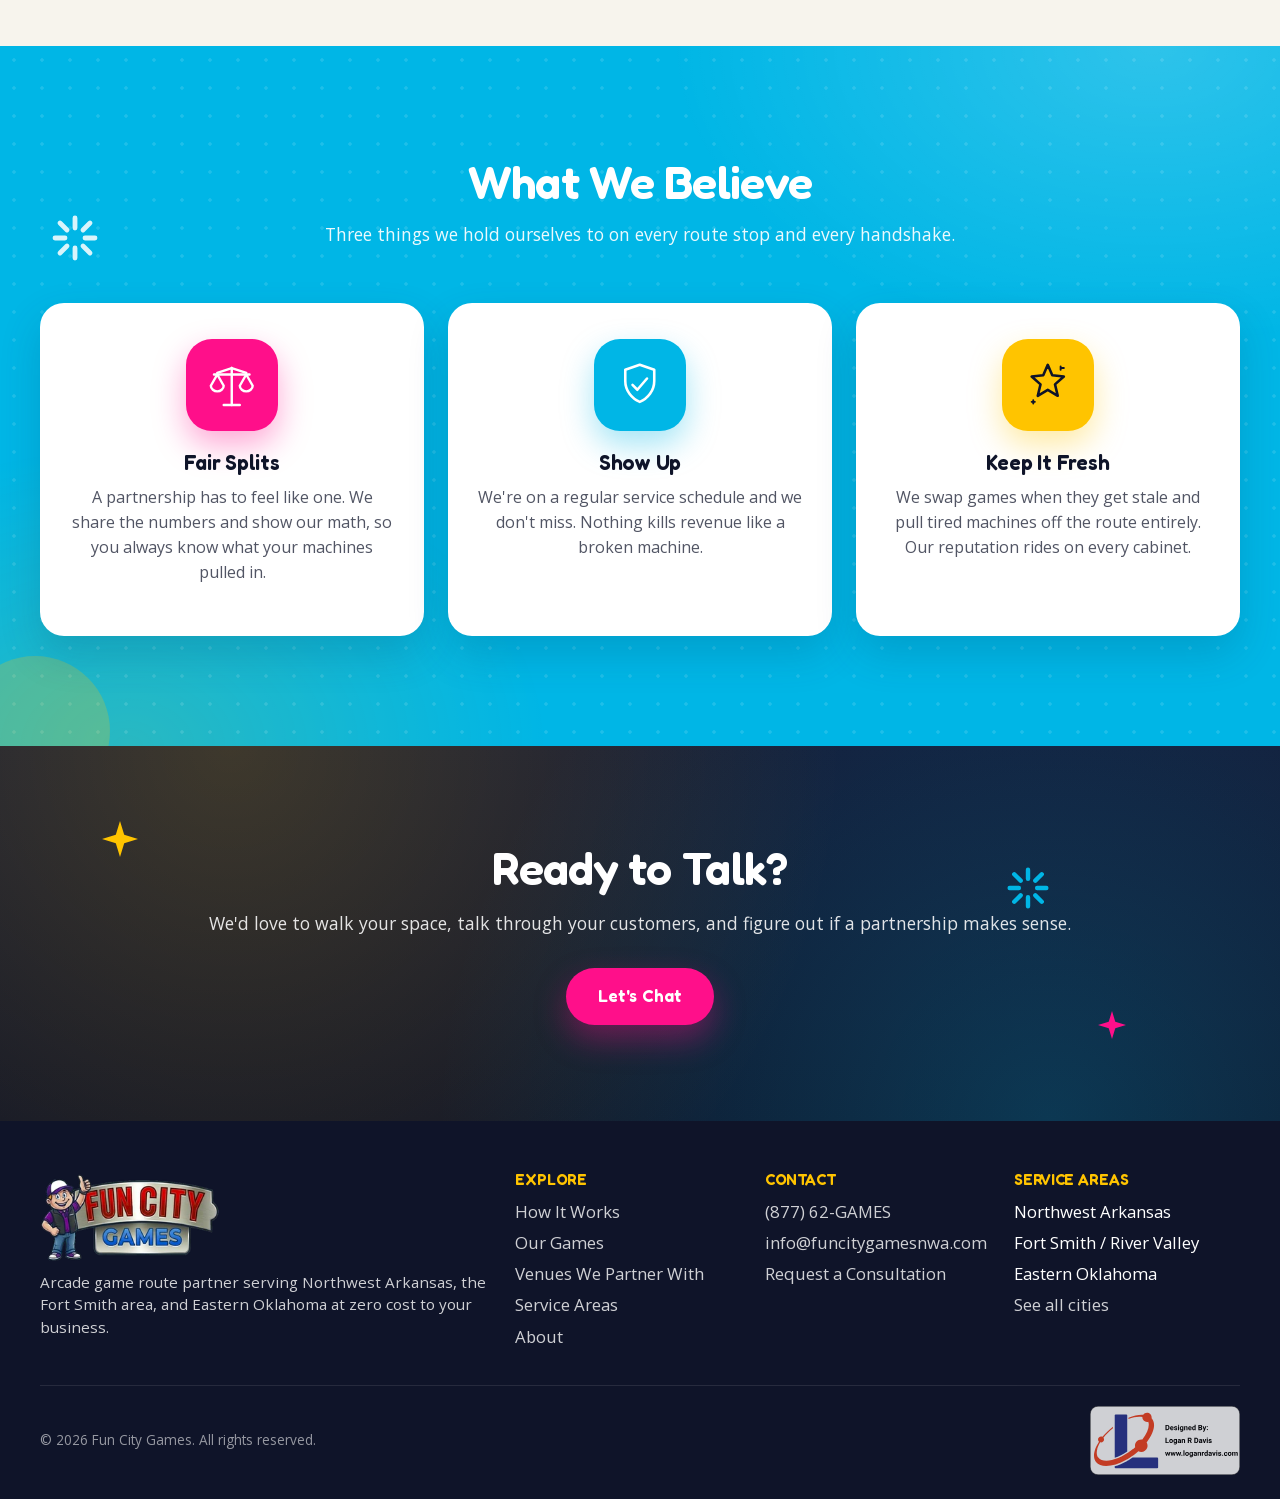
==== commit 4643a3eb: "Refresh copy: drop date claim, fix Skee-Ball casing, clarify payout cadence - about: hero badge "Loc" ====
--- a/about.html
+++ b/about.html
@@ -104,7 +104,7 @@
 				<div class="hero-inner">
 					<span class="hero-badge">
 						<svg class="hero-badge-icon" viewBox="0 0 24 24" fill="currentColor" aria-hidden="true"><path d="M12 0l2.8 9.2L24 12l-9.2 2.8L12 24l-2.8-9.2L0 12l9.2-2.8z"/></svg>
-						Locally Owned Since 2010
+						Locally Owned &amp; Operated
 					</span>
 					<h1>About <span class="accent">Fun City Games</span></h1>
 					<p>A locally run arcade route built on fair splits and machines that actually earn.</p>
